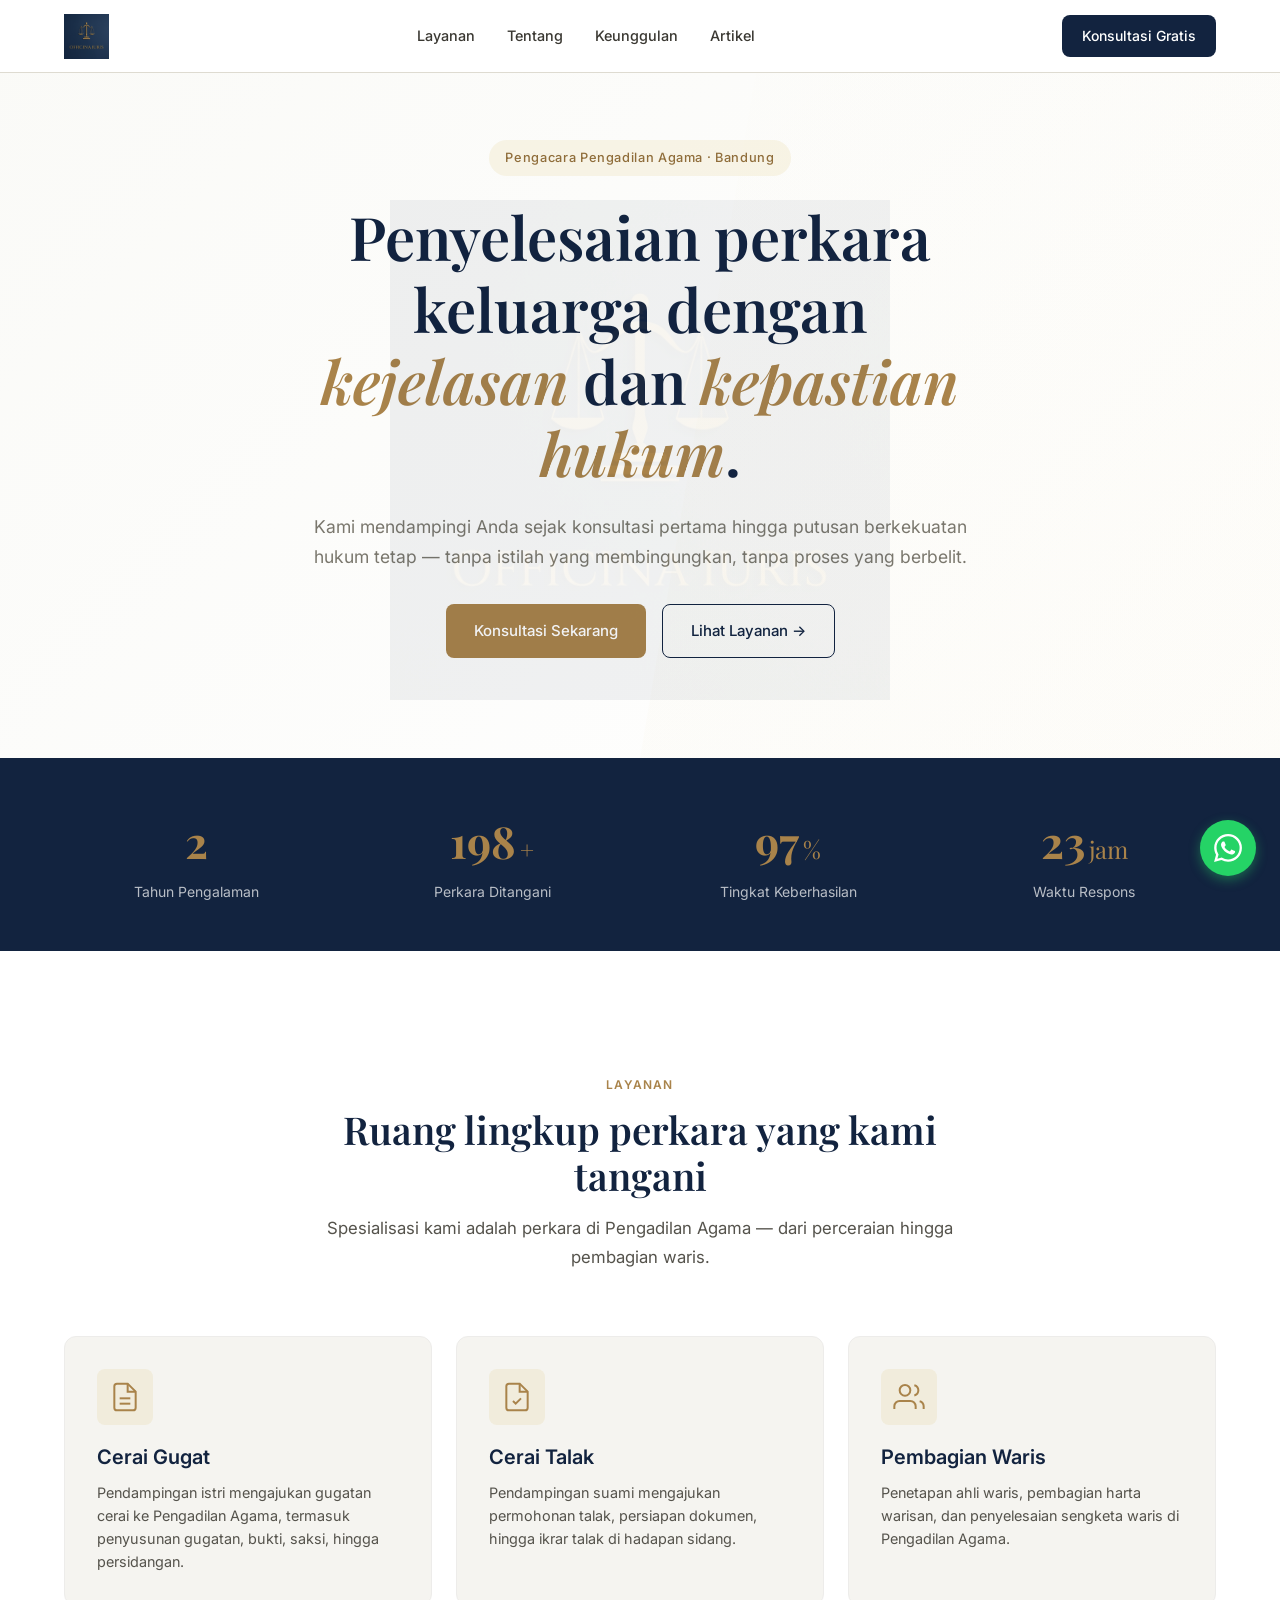
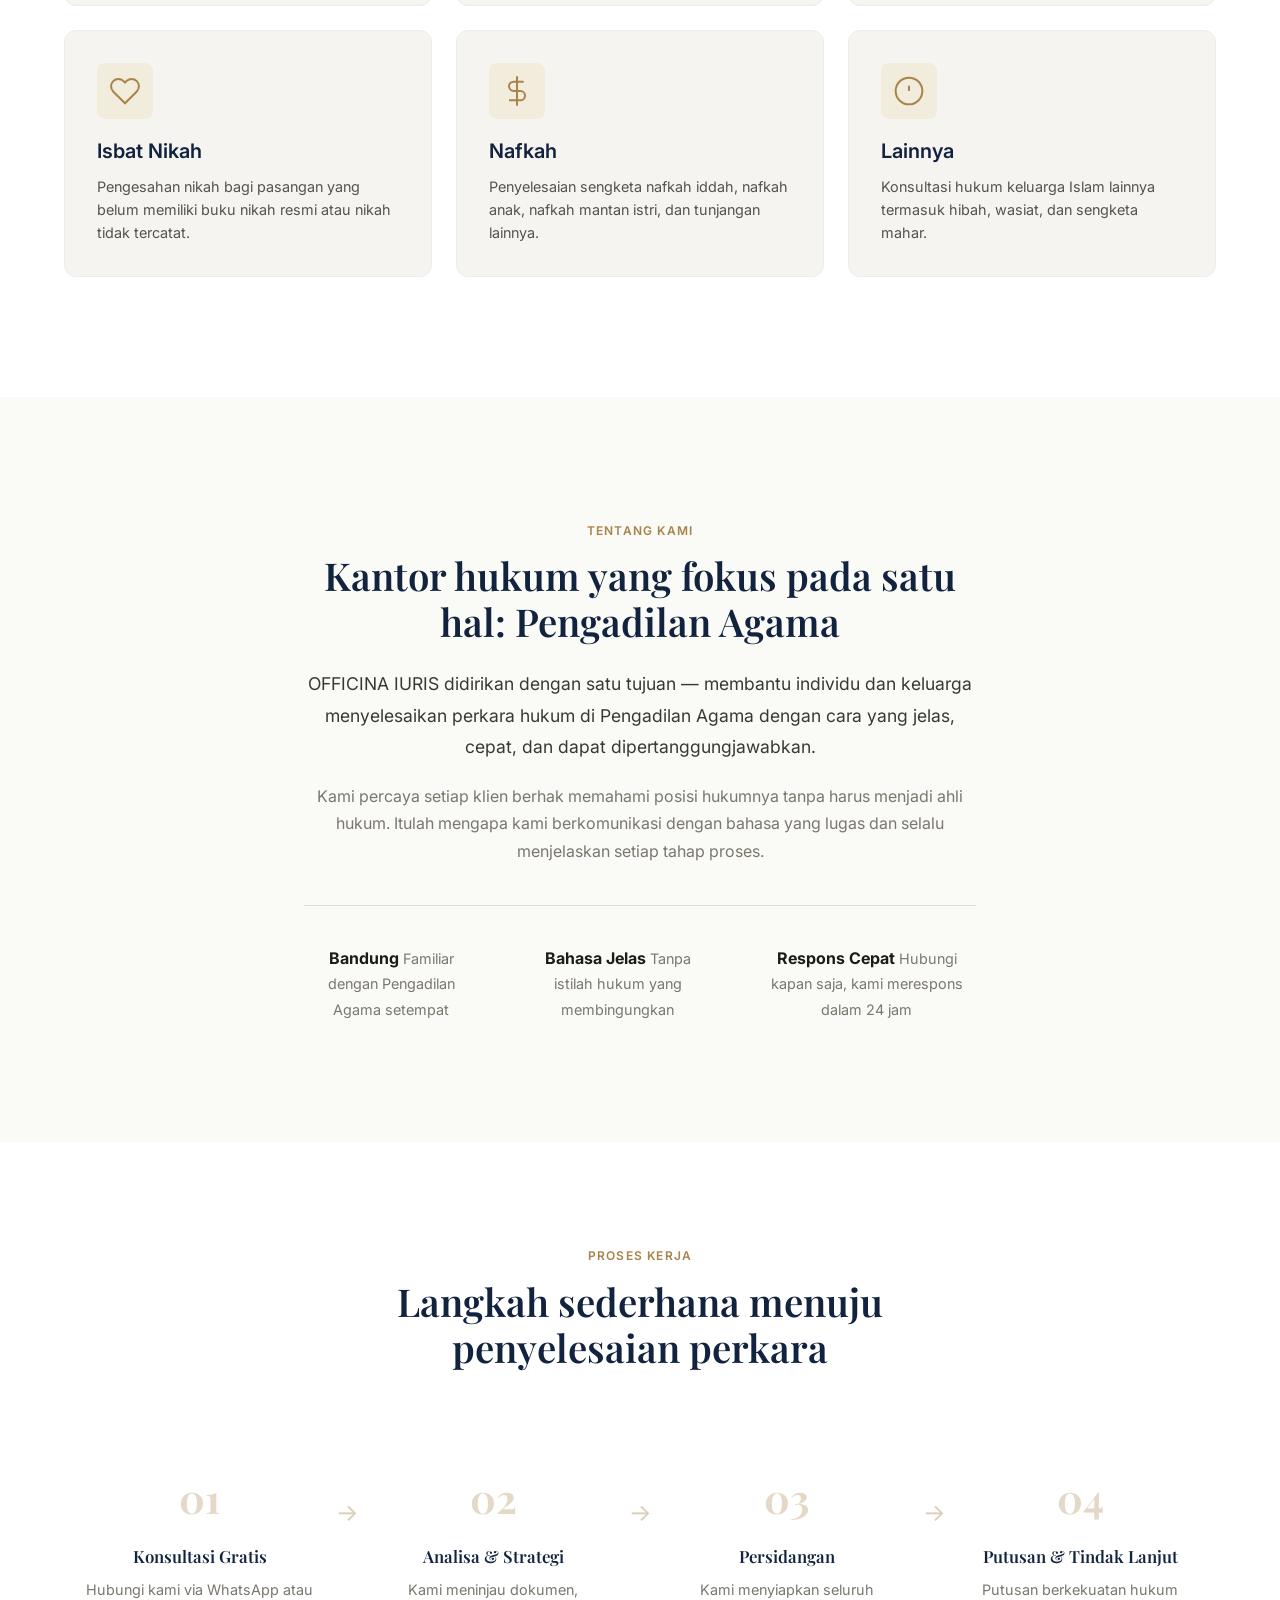
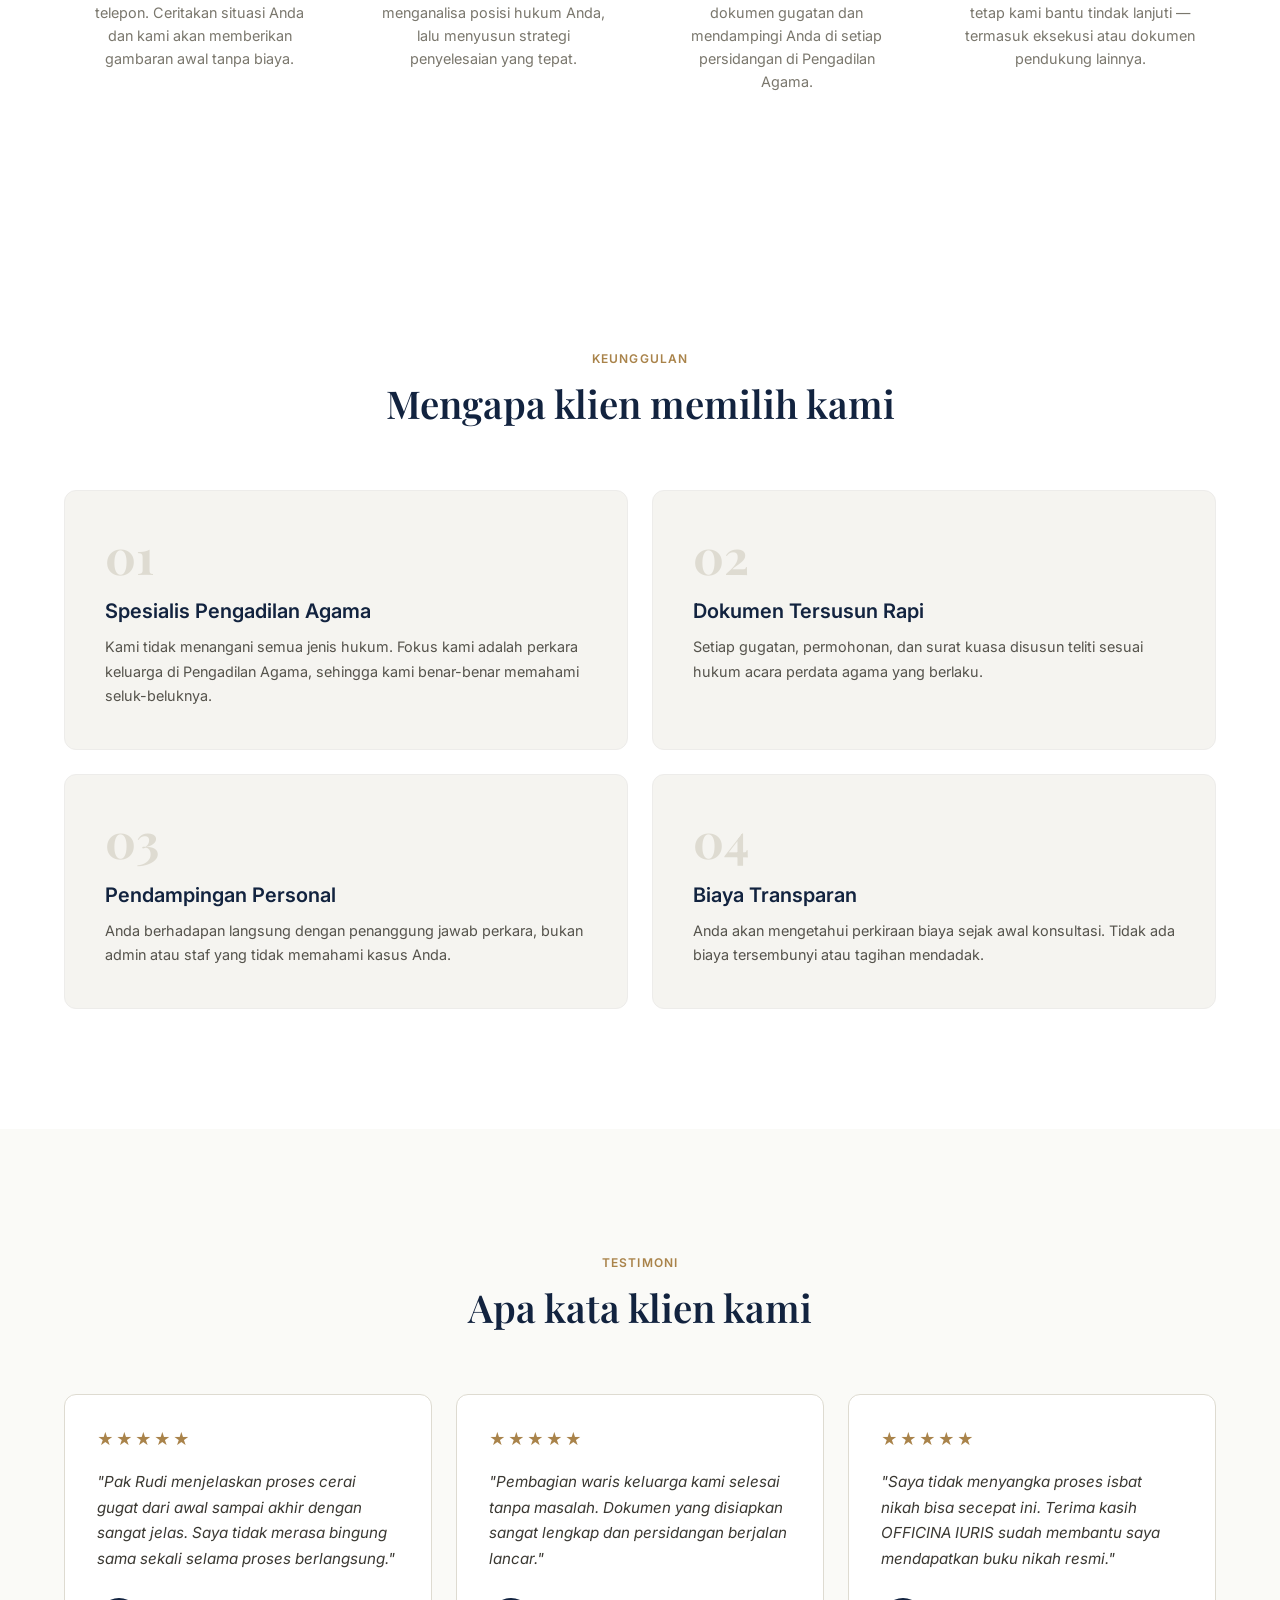
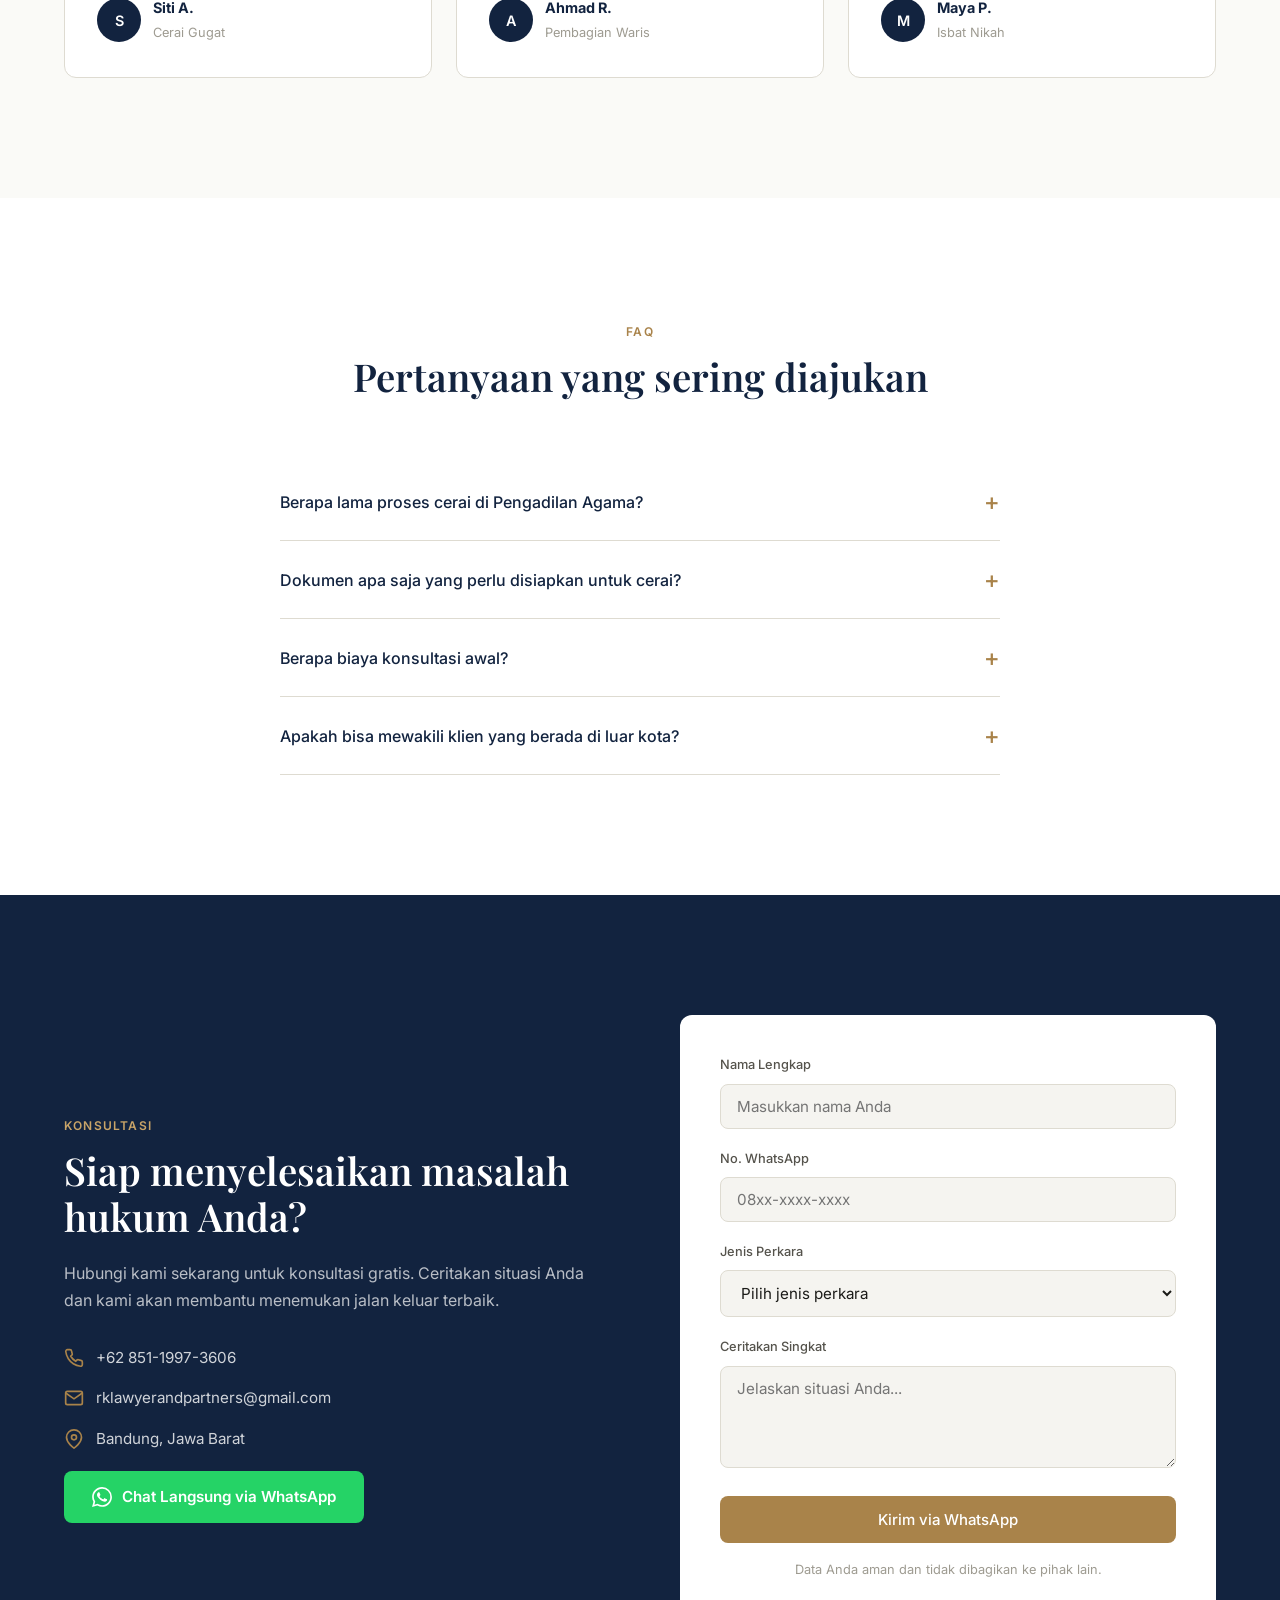
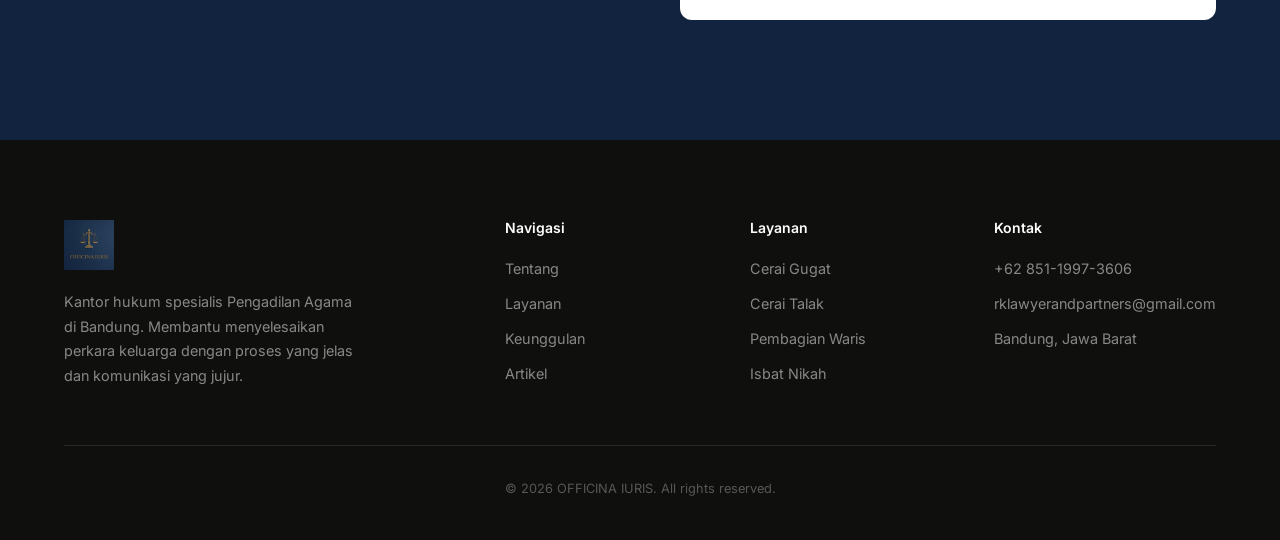
==== index.html @ 870612d7 "Initial commit: OFFICINA IURIS website" ====
<!DOCTYPE html>
<html lang="id">
<head>
<meta charset="UTF-8">
<meta name="viewport" content="width=device-width, initial-scale=1.0">
<title>OFFICINA IURIS — Pengacara Pengadilan Agama Bandung</title>
<meta name="description" content="Kantor hukum spesialis Pengadilan Agama di Bandung. Menangani cerai gugat, cerai talak, waris, isbat nikah, dan nafkah. Konsultasi gratis.">
<meta name="robots" content="index, follow">
<meta name="author" content="OFFICINA IURIS">
<meta name="google-site-verification" content="xKV2wVbsEiU-FIHTuWw6VNLdymQatwwqtccu1oYcPVI">
<link rel="canonical" href="https://officinaiuris.github.io/">

<!-- Open Graph / Facebook -->
<meta property="og:type" content="website">
<meta property="og:url" content="https://officinaiuris.github.io/">
<meta property="og:title" content="OFFICINA IURIS — Pengacara Pengadilan Agama Bandung">
<meta property="og:description" content="Kantor hukum spesialis Pengadilan Agama di Bandung. Menangani cerai gugat, cerai talak, waris, isbat nikah, dan nafkah. Konsultasi gratis.">
<meta property="og:image" content="https://officinaiuris.github.io/Logo/Logo.png">
<meta property="og:locale" content="id_ID">

<!-- Twitter -->
<meta name="twitter:card" content="summary_large_image">
<meta name="twitter:title" content="OFFICINA IURIS — Pengacara Pengadilan Agama Bandung">
<meta name="twitter:description" content="Kantor hukum spesialis Pengadilan Agama di Bandung. Menangani cerai gugat, cerai talak, waris, isbat nikah, dan nafkah.">
<meta name="twitter:image" content="https://officinaiuris.github.io/Logo/Logo.png">

<!-- Fonts -->
<link rel="preconnect" href="https://fonts.googleapis.com">
<link rel="preconnect" href="https://fonts.gstatic.com" crossorigin>
<link href="https://fonts.googleapis.com/css2?family=Playfair+Display:ital,wght@0,400;0,600;0,700;1,400&family=Inter:wght@300;400;500;600&display=swap" rel="stylesheet">

<!-- CSS -->
<link rel="stylesheet" href="style.css">

<!-- Structured Data -->
<script type="application/ld+json">
{
  "@context": "https://schema.org",
  "@type": "LegalService",
  "name": "OFFICINA IURIS",
  "description": "Kantor hukum spesialis Pengadilan Agama di Bandung. Menangani cerai gugat, cerai talak, waris, isbat nikah, dan nafkah.",
  "url": "https://officinaiuris.github.io",
  "logo": "https://officinaiuris.github.io/Logo/Logo.png",
  "telephone": "+6285119973606",
  "email": "rklawyerandpartners@gmail.com",
  "address": {
    "@type": "PostalAddress",
    "addressLocality": "Bandung",
    "addressRegion": "Jawa Barat",
    "addressCountry": "ID"
  },
  "geo": {
    "@type": "GeoCoordinates",
    "latitude": -6.9175,
    "longitude": 107.6191
  },
  "areaServed": {
    "@type": "City",
    "name": "Bandung"
  },
  "serviceType": ["Cerai Gugat", "Cerai Talak", "Pembagian Waris", "Isbat Nikah", "Nafkah"],
  "priceRange": "$$",
  "openingHoursSpecification": [
    {
      "@type": "OpeningHoursSpecification",
      "dayOfWeek": ["Monday", "Tuesday", "Wednesday", "Thursday", "Friday"],
      "opens": "09:00",
      "closes": "17:00"
    }
  ]
}
</script>
</head>
<body>

<div class="site-watermark">
  <img src="Logo/Logo.png" alt="" class="watermark-logo">
</div>

<!-- NAVIGATION -->
<nav class="navbar">
  <div class="container nav-container">
    <a href="index.html" class="nav-logo">
      <img src="Logo/Logo.png" alt="OFFICINA IURIS" class="logo-img">
    </a>
    <ul class="nav-menu" id="navMenu">
      <li><a href="#layanan">Layanan</a></li>
      <li><a href="#tentang">Tentang</a></li>
      <li><a href="#alasan">Keunggulan</a></li>
      <li><a href="blog.html">Artikel</a></li>
    </ul>
    <a href="#konsultasi" class="nav-cta">Konsultasi Gratis</a>
    <button class="nav-toggle" id="navToggle" aria-label="Menu">
      <span></span><span></span><span></span>
    </button>
  </div>
</nav>

<!-- HERO -->
<header class="hero" id="hero">
  <div class="hero-bg"></div>
  <div class="container hero-content">
    <div class="hero-text">
      <span class="hero-badge">Pengacara Pengadilan Agama · Bandung</span>
      <h1>Penyelesaian perkara keluarga dengan <em>kejelasan</em> dan <em>kepastian hukum</em>.</h1>
      <p class="hero-desc">Kami mendampingi Anda sejak konsultasi pertama hingga putusan berkekuatan hukum tetap — tanpa istilah yang membingungkan, tanpa proses yang berbelit.</p>
      <div class="hero-actions">
        <a href="#konsultasi" class="btn btn-gold">Konsultasi Sekarang</a>
        <a href="#layanan" class="btn btn-outline">Lihat Layanan →</a>
      </div>
    </div>
  </div>
</header>

<!-- STATS BAR -->
<section class="stats">
  <div class="container stats-grid">
    <div class="stat-item">
      <span class="stat-number" data-target="3">0</span>
      <span class="stat-label">Tahun Pengalaman</span>
    </div>
    <div class="stat-item">
      <span class="stat-number" data-target="200">0</span>
      <span class="stat-suffix">+</span>
      <span class="stat-label">Perkara Ditangani</span>
    </div>
    <div class="stat-item">
      <span class="stat-number" data-target="98">0</span>
      <span class="stat-suffix">%</span>
      <span class="stat-label">Tingkat Keberhasilan</span>
    </div>
    <div class="stat-item">
      <span class="stat-number" data-target="24">0</span>
      <span class="stat-suffix">jam</span>
      <span class="stat-label">Waktu Respons</span>
    </div>
  </div>
</section>

<!-- SERVICES -->
<section class="services" id="layanan">
  <div class="container">
    <div class="section-header">
      <span class="section-tag">Layanan</span>
      <h2>Ruang lingkup perkara yang kami tangani</h2>
      <p>Spesialisasi kami adalah perkara di Pengadilan Agama — dari perceraian hingga pembagian waris.</p>
    </div>
    <div class="services-grid">
      <div class="service-card">
        <div class="service-icon">
          <svg width="32" height="32" viewBox="0 0 24 24" fill="none" stroke="currentColor" stroke-width="1.5"><path d="M14 2H6a2 2 0 0 0-2 2v16a2 2 0 0 0 2 2h12a2 2 0 0 0 2-2V8z"/><polyline points="14 2 14 8 20 8"/><line x1="16" y1="13" x2="8" y2="13"/><line x1="16" y1="17" x2="8" y2="17"/></svg>
        </div>
        <h3>Cerai Gugat</h3>
        <p>Pendampingan istri mengajukan gugatan cerai ke Pengadilan Agama, termasuk penyusunan gugatan, bukti, saksi, hingga persidangan.</p>
      </div>
      <div class="service-card">
        <div class="service-icon">
          <svg width="32" height="32" viewBox="0 0 24 24" fill="none" stroke="currentColor" stroke-width="1.5"><path d="M14 2H6a2 2 0 0 0-2 2v16a2 2 0 0 0 2 2h12a2 2 0 0 0 2-2V8z"/><polyline points="14 2 14 8 20 8"/><path d="M9 15l2 2 4-4"/></svg>
        </div>
        <h3>Cerai Talak</h3>
        <p>Pendampingan suami mengajukan permohonan talak, persiapan dokumen, hingga ikrar talak di hadapan sidang.</p>
      </div>
      <div class="service-card">
        <div class="service-icon">
          <svg width="32" height="32" viewBox="0 0 24 24" fill="none" stroke="currentColor" stroke-width="1.5"><path d="M17 21v-2a4 4 0 0 0-4-4H5a4 4 0 0 0-4 4v2"/><circle cx="9" cy="7" r="4"/><path d="M23 21v-2a4 4 0 0 0-3-3.87"/><path d="M16 3.13a4 4 0 0 1 0 7.75"/></svg>
        </div>
        <h3>Pembagian Waris</h3>
        <p>Penetapan ahli waris, pembagian harta warisan, dan penyelesaian sengketa waris di Pengadilan Agama.</p>
      </div>
      <div class="service-card">
        <div class="service-icon">
          <svg width="32" height="32" viewBox="0 0 24 24" fill="none" stroke="currentColor" stroke-width="1.5"><path d="M20.84 4.61a5.5 5.5 0 0 0-7.78 0L12 5.67l-1.06-1.06a5.5 5.5 0 0 0-7.78 7.78l1.06 1.06L12 21.23l7.78-7.78 1.06-1.06a5.5 5.5 0 0 0 0-7.78z"/></svg>
        </div>
        <h3>Isbat Nikah</h3>
        <p>Pengesahan nikah bagi pasangan yang belum memiliki buku nikah resmi atau nikah tidak tercatat.</p>
      </div>
      <div class="service-card">
        <div class="service-icon">
          <svg width="32" height="32" viewBox="0 0 24 24" fill="none" stroke="currentColor" stroke-width="1.5"><line x1="12" y1="1" x2="12" y2="23"/><path d="M17 5H9.5a3.5 3.5 0 0 0 0 7h5a3.5 3.5 0 0 1 0 7H6"/></svg>
        </div>
        <h3>Nafkah</h3>
        <p>Penyelesaian sengketa nafkah iddah, nafkah anak, nafkah mantan istri, dan tunjangan lainnya.</p>
      </div>
      <div class="service-card">
        <div class="service-icon">
          <svg width="32" height="32" viewBox="0 0 24 24" fill="none" stroke="currentColor" stroke-width="1.5"><circle cx="12" cy="12" r="10"/><line x1="12" y1="8" x2="12" y2="12"/><line x1="12" y1="16" x2="12.01" y2="16"/></svg>
        </div>
        <h3>Lainnya</h3>
        <p>Konsultasi hukum keluarga Islam lainnya termasuk hibah, wasiat, dan sengketa mahar.</p>
      </div>
    </div>
  </div>
</section>

<!-- ABOUT -->
<section class="about" id="tentang">
  <div class="container about-center">
    <span class="section-tag">Tentang Kami</span>
    <h2>Kantor hukum yang fokus pada satu hal: Pengadilan Agama</h2>
    <p class="about-lead">OFFICINA IURIS didirikan dengan satu tujuan — membantu individu dan keluarga menyelesaikan perkara hukum di Pengadilan Agama dengan cara yang jelas, cepat, dan dapat dipertanggungjawabkan.</p>
    <p class="about-desc">Kami percaya setiap klien berhak memahami posisi hukumnya tanpa harus menjadi ahli hukum. Itulah mengapa kami berkomunikasi dengan bahasa yang lugas dan selalu menjelaskan setiap tahap proses.</p>
    <div class="about-highlights">
      <div class="highlight">
        <strong>Bandung</strong>
        <span>Familiar dengan Pengadilan Agama setempat</span>
      </div>
      <div class="highlight">
        <strong>Bahasa Jelas</strong>
        <span>Tanpa istilah hukum yang membingungkan</span>
      </div>
      <div class="highlight">
        <strong>Respons Cepat</strong>
        <span>Hubungi kapan saja, kami merespons dalam 24 jam</span>
      </div>
    </div>
  </div>
</section>

<!-- PROCESS -->
<section class="process">
  <div class="container">
    <div class="section-header">
      <span class="section-tag">Proses Kerja</span>
      <h2>Langkah sederhana menuju penyelesaian perkara</h2>
    </div>
    <div class="process-grid">
      <div class="process-step">
        <div class="process-num">01</div>
        <h3>Konsultasi Gratis</h3>
        <p>Hubungi kami via WhatsApp atau telepon. Ceritakan situasi Anda dan kami akan memberikan gambaran awal tanpa biaya.</p>
      </div>
      <div class="process-arrow">→</div>
      <div class="process-step">
        <div class="process-num">02</div>
        <h3>Analisa & Strategi</h3>
        <p>Kami meninjau dokumen, menganalisa posisi hukum Anda, lalu menyusun strategi penyelesaian yang tepat.</p>
      </div>
      <div class="process-arrow">→</div>
      <div class="process-step">
        <div class="process-num">03</div>
        <h3>Persidangan</h3>
        <p>Kami menyiapkan seluruh dokumen gugatan dan mendampingi Anda di setiap persidangan di Pengadilan Agama.</p>
      </div>
      <div class="process-arrow">→</div>
      <div class="process-step">
        <div class="process-num">04</div>
        <h3>Putusan & Tindak Lanjut</h3>
        <p>Putusan berkekuatan hukum tetap kami bantu tindak lanjuti — termasuk eksekusi atau dokumen pendukung lainnya.</p>
      </div>
    </div>
  </div>
</section>

<!-- WHY CHOOSE US -->
<section class="why" id="alasan">
  <div class="container">
    <div class="section-header">
      <span class="section-tag">Keunggulan</span>
      <h2>Mengapa klien memilih kami</h2>
    </div>
    <div class="why-grid">
      <div class="why-card">
        <div class="why-num">01</div>
        <h3>Spesialis Pengadilan Agama</h3>
        <p>Kami tidak menangani semua jenis hukum. Fokus kami adalah perkara keluarga di Pengadilan Agama, sehingga kami benar-benar memahami seluk-beluknya.</p>
      </div>
      <div class="why-card">
        <div class="why-num">02</div>
        <h3>Dokumen Tersusun Rapi</h3>
        <p>Setiap gugatan, permohonan, dan surat kuasa disusun teliti sesuai hukum acara perdata agama yang berlaku.</p>
      </div>
      <div class="why-card">
        <div class="why-num">03</div>
        <h3>Pendampingan Personal</h3>
        <p>Anda berhadapan langsung dengan penanggung jawab perkara, bukan admin atau staf yang tidak memahami kasus Anda.</p>
      </div>
      <div class="why-card">
        <div class="why-num">04</div>
        <h3>Biaya Transparan</h3>
        <p>Anda akan mengetahui perkiraan biaya sejak awal konsultasi. Tidak ada biaya tersembunyi atau tagihan mendadak.</p>
      </div>
    </div>
  </div>
</section>

<!-- TESTIMONIALS -->
<section class="testimonials">
  <div class="container">
    <div class="section-header">
      <span class="section-tag">Testimoni</span>
      <h2>Apa kata klien kami</h2>
    </div>
    <div class="testimonial-grid">
      <div class="testimonial-card">
        <div class="testimonial-stars">★★★★★</div>
        <p>"Pak Rudi menjelaskan proses cerai gugat dari awal sampai akhir dengan sangat jelas. Saya tidak merasa bingung sama sekali selama proses berlangsung."</p>
        <div class="testimonial-author">
          <div class="author-avatar">S</div>
          <div>
            <strong>Siti A.</strong>
            <span>Cerai Gugat</span>
          </div>
        </div>
      </div>
      <div class="testimonial-card">
        <div class="testimonial-stars">★★★★★</div>
        <p>"Pembagian waris keluarga kami selesai tanpa masalah. Dokumen yang disiapkan sangat lengkap dan persidangan berjalan lancar."</p>
        <div class="testimonial-author">
          <div class="author-avatar">A</div>
          <div>
            <strong>Ahmad R.</strong>
            <span>Pembagian Waris</span>
          </div>
        </div>
      </div>
      <div class="testimonial-card">
        <div class="testimonial-stars">★★★★★</div>
        <p>"Saya tidak menyangka proses isbat nikah bisa secepat ini. Terima kasih OFFICINA IURIS sudah membantu saya mendapatkan buku nikah resmi."</p>
        <div class="testimonial-author">
          <div class="author-avatar">M</div>
          <div>
            <strong>Maya P.</strong>
            <span>Isbat Nikah</span>
          </div>
        </div>
      </div>
    </div>
  </div>
</section>

<!-- FAQ -->
<section class="faq">
  <div class="container">
    <div class="section-header">
      <span class="section-tag">FAQ</span>
      <h2>Pertanyaan yang sering diajukan</h2>
    </div>
    <div class="faq-list">
      <div class="faq-item">
        <button class="faq-question">
          Berapa lama proses cerai di Pengadilan Agama?
          <span class="faq-toggle">+</span>
        </button>
        <div class="faq-answer">
          <p>Durasi proses bervariasi tergantung kompleksitas kasus. Secara umum, proses cerai gugat memakan waktu 3-6 bulan, sedangkan cerai talak bisa lebih cepat karena tidak ada proses pembuktian.</p>
        </div>
      </div>
      <div class="faq-item">
        <button class="faq-question">
          Dokumen apa saja yang perlu disiapkan untuk cerai?
          <span class="faq-toggle">+</span>
        </button>
        <div class="faq-answer">
          <p>Dokumen yang umumnya diperlukan meliputi: KTP, Kartu Keluarga, Buku Nikah, Akta Kelahiran Anak (jika ada), dan bukti pendukung lainnya. Kami akan membantu menyiapkan semua dokumen yang dibutuhkan.</p>
        </div>
      </div>
      <div class="faq-item">
        <button class="faq-question">
          Berapa biaya konsultasi awal?
          <span class="faq-toggle">+</span>
        </button>
        <div class="faq-answer">
          <p>Konsultasi awal melalui WhatsApp atau telepon tidak dikenakan biaya. Untuk konsultasi mendalam di kantor, silakan hubungi kami untuk menjadwalkan janji.</p>
        </div>
      </div>
      <div class="faq-item">
        <button class="faq-question">
          Apakah bisa mewakili klien yang berada di luar kota?
          <span class="faq-toggle">+</span>
        </button>
        <div class="faq-answer">
          <p>Ya, kami sering menangani klien yang berada di luar Bandung atau bahkan luar Jawa. Komunikasi bisa dilakukan melalui video call, dan untuk persidangan kami bisa mewakili dengan surat kuasa khusus.</p>
        </div>
      </div>
    </div>
  </div>
</section>

<!-- CTA -->
<section class="cta" id="konsultasi">
  <div class="container cta-grid">
    <div class="cta-info">
      <span class="section-tag section-tag--light">Konsultasi</span>
      <h2>Siap menyelesaikan masalah hukum Anda?</h2>
      <p>Hubungi kami sekarang untuk konsultasi gratis. Ceritakan situasi Anda dan kami akan membantu menemukan jalan keluar terbaik.</p>
      <div class="cta-contact">
        <div class="contact-item">
          <svg width="20" height="20" viewBox="0 0 24 24" fill="none" stroke="currentColor" stroke-width="2"><path d="M22 16.92v3a2 2 0 0 1-2.18 2 19.79 19.79 0 0 1-8.63-3.07 19.5 19.5 0 0 1-6-6 19.79 19.79 0 0 1-3.07-8.67A2 2 0 0 1 4.11 2h3a2 2 0 0 1 2 1.72 12.84 12.84 0 0 0 .7 2.81 2 2 0 0 1-.45 2.11L8.09 9.91a16 16 0 0 0 6 6l1.27-1.27a2 2 0 0 1 2.11-.45 12.84 12.84 0 0 0 2.81.7A2 2 0 0 1 22 16.92z"/></svg>
          <span>+62 851-1997-3606</span>
        </div>
        <div class="contact-item">
          <svg width="20" height="20" viewBox="0 0 24 24" fill="none" stroke="currentColor" stroke-width="2"><path d="M4 4h16c1.1 0 2 .9 2 2v12c0 1.1-.9 2-2 2H4c-1.1 0-2-.9-2-2V6c0-1.1.9-2 2-2z"/><polyline points="22,6 12,13 2,6"/></svg>
          <span>rklawyerandpartners@gmail.com</span>
        </div>
        <div class="contact-item">
          <svg width="20" height="20" viewBox="0 0 24 24" fill="none" stroke="currentColor" stroke-width="2"><path d="M21 10c0 7-9 13-9 13s-9-6-9-13a9 9 0 0 1 18 0z"/><circle cx="12" cy="10" r="3"/></svg>
          <span>Bandung, Jawa Barat</span>
        </div>
      </div>
      <a href="https://wa.me/6285119973606?text=Halo%2C%20saya%20ingin%20konsultasi%20perkara%20Pengadilan%20Agama." class="btn btn-wa" target="_blank">
        <svg width="20" height="20" viewBox="0 0 24 24" fill="white"><path d="M17.472 14.382c-.297-.149-1.758-.867-2.03-.967-.273-.099-.471-.148-.67.15-.197.297-.767.966-.94 1.164-.173.199-.347.223-.644.075-.297-.15-1.255-.463-2.39-1.475-.883-.788-1.48-1.761-1.653-2.059-.173-.297-.018-.458.13-.606.134-.133.298-.347.446-.52.149-.174.198-.298.298-.497.099-.198.05-.371-.025-.52-.075-.149-.669-1.612-.916-2.207-.242-.579-.487-.5-.669-.51-.173-.008-.371-.01-.57-.01-.198 0-.52.074-.792.372-.272.297-1.04 1.016-1.04 2.479 0 1.462 1.065 2.875 1.213 3.074.149.198 2.096 3.2 5.077 4.487.709.306 1.262.489 1.694.625.712.227 1.36.195 1.871.118.571-.085 1.758-.719 2.006-1.413.248-.694.248-1.289.173-1.413-.074-.124-.272-.198-.57-.347m-5.421 7.403h-.004a9.87 9.87 0 01-5.031-1.378l-.361-.214-3.741.982.998-3.648-.235-.374a9.86 9.86 0 01-1.51-5.26c.001-5.45 4.436-9.884 9.888-9.884 2.64 0 5.122 1.03 6.988 2.898a9.825 9.825 0 012.893 6.994c-.003 5.45-4.437 9.884-9.885 9.884m8.413-18.297A11.815 11.815 0 0012.05 0C5.495 0 .16 5.335.157 11.892c0 2.096.547 4.142 1.588 5.945L.057 24l6.305-1.654a11.882 11.882 0 005.683 1.448h.005c6.554 0 11.89-5.335 11.893-11.893a11.821 11.821 0 00-3.48-8.413z"/></svg>
        Chat Langsung via WhatsApp
      </a>
    </div>
    <div class="cta-form-wrapper">
      <form class="cta-form" id="consultForm">
        <div class="form-group">
          <label for="name">Nama Lengkap</label>
          <input type="text" id="name" name="name" placeholder="Masukkan nama Anda" required>
        </div>
        <div class="form-group">
          <label for="phone">No. WhatsApp</label>
          <input type="tel" id="phone" name="phone" placeholder="08xx-xxxx-xxxx" required>
        </div>
        <div class="form-group">
          <label for="case">Jenis Perkara</label>
          <select id="case" name="case" required>
            <option value="" disabled selected>Pilih jenis perkara</option>
            <option value="Cerai Gugat">Cerai Gugat</option>
            <option value="Cerai Talak">Cerai Talak</option>
            <option value="Pembagian Waris">Pembagian Waris</option>
            <option value="Isbat Nikah">Isbat Nikah</option>
            <option value="Nafkah">Nafkah</option>
            <option value="Lainnya">Lainnya</option>
          </select>
        </div>
        <div class="form-group">
          <label for="message">Ceritakan Singkat</label>
          <textarea id="message" name="message" rows="4" placeholder="Jelaskan situasi Anda..."></textarea>
        </div>
        <button type="submit" class="btn btn-gold btn-full">Kirim via WhatsApp</button>
        <p class="form-disclaimer">Data Anda aman dan tidak dibagikan ke pihak lain.</p>
      </form>
    </div>
  </div>
</section>

<!-- FOOTER -->
<footer class="footer">
  <div class="container">
    <div class="footer-grid">
      <div class="footer-brand">
        <img src="Logo/Logo.png" alt="OFFICINA IURIS" class="footer-logo-img">
        <p>Kantor hukum spesialis Pengadilan Agama di Bandung. Membantu menyelesaikan perkara keluarga dengan proses yang jelas dan komunikasi yang jujur.</p>
      </div>
      <div class="footer-links">
        <h4>Navigasi</h4>
        <ul>
          <li><a href="#tentang">Tentang</a></li>
          <li><a href="#layanan">Layanan</a></li>
          <li><a href="#alasan">Keunggulan</a></li>
          <li><a href="blog.html">Artikel</a></li>
        </ul>
      </div>
      <div class="footer-links">
        <h4>Layanan</h4>
        <ul>
          <li><a href="#layanan">Cerai Gugat</a></li>
          <li><a href="#layanan">Cerai Talak</a></li>
          <li><a href="#layanan">Pembagian Waris</a></li>
          <li><a href="#layanan">Isbat Nikah</a></li>
        </ul>
      </div>
      <div class="footer-links">
        <h4>Kontak</h4>
        <ul>
          <li>+62 851-1997-3606</li>
          <li>rklawyerandpartners@gmail.com</li>
          <li>Bandung, Jawa Barat</li>
        </ul>
      </div>
    </div>
    <div class="footer-bottom">
      <p>&copy; 2026 OFFICINA IURIS. All rights reserved.</p>
    </div>
  </div>
</footer>

<!-- FLOATING WA -->
<a href="https://wa.me/6285119973606" class="wa-float" target="_blank" aria-label="Chat WhatsApp">
  <svg width="28" height="28" viewBox="0 0 24 24" fill="white"><path d="M17.472 14.382c-.297-.149-1.758-.867-2.03-.967-.273-.099-.471-.148-.67.15-.197.297-.767.966-.94 1.164-.173.199-.347.223-.644.075-.297-.15-1.255-.463-2.39-1.475-.883-.788-1.48-1.761-1.653-2.059-.173-.297-.018-.458.13-.606.134-.133.298-.347.446-.52.149-.174.198-.298.298-.497.099-.198.05-.371-.025-.52-.075-.149-.669-1.612-.916-2.207-.242-.579-.487-.5-.669-.51-.173-.008-.371-.01-.57-.01-.198 0-.52.074-.792.372-.272.297-1.04 1.016-1.04 2.479 0 1.462 1.065 2.875 1.213 3.074.149.198 2.096 3.2 5.077 4.487.709.306 1.262.489 1.694.625.712.227 1.36.195 1.871.118.571-.085 1.758-.719 2.006-1.413.248-.694.248-1.289.173-1.413-.074-.124-.272-.198-.57-.347m-5.421 7.403h-.004a9.87 9.87 0 01-5.031-1.378l-.361-.214-3.741.982.998-3.648-.235-.374a9.86 9.86 0 01-1.51-5.26c.001-5.45 4.436-9.884 9.888-9.884 2.64 0 5.122 1.03 6.988 2.898a9.825 9.825 0 012.893 6.994c-.003 5.45-4.437 9.884-9.885 9.884m8.413-18.297A11.815 11.815 0 0012.05 0C5.495 0 .16 5.335.157 11.892c0 2.096.547 4.142 1.588 5.945L.057 24l6.305-1.654a11.882 11.882 0 005.683 1.448h.005c6.554 0 11.89-5.335 11.893-11.893a11.821 11.821 0 00-3.48-8.413z"/></svg>
</a>

<script src="script.js"></script>
</body>
</html>
---- style.css ----
/* ==========================================================================
   OFFICINA IURIS — Complete Redesign
   Modern, Premium Law Firm Website
   ========================================================================== */

/* ---------- Reset & Variables ---------- */
:root {
  --navy: #12233F;
  --navy-light: #1a3358;
  --gold: #A9834A;
  --gold-dark: #8f6d3a;
  --gold-light: #c9a468;
  --white: #ffffff;
  --off-white: #FAFAF7;
  --gray-50: #F5F4F0;
  --gray-100: #EDECEA;
  --gray-200: #DEDBD1;
  --gray-300: #C5C2B8;
  --gray-400: #9E9B91;
  --gray-500: #7A776D;
  --gray-600: #55534C;
  --gray-700: #3A3832;
  --gray-800: #1B1B18;
  --gray-900: #0F0F0D;

  --font-display: 'Playfair Display', Georgia, serif;
  --font-body: 'Inter', -apple-system, BlinkMacSystemFont, sans-serif;

  --shadow-sm: 0 1px 2px rgba(0,0,0,0.05);
  --shadow: 0 4px 6px -1px rgba(0,0,0,0.1), 0 2px 4px -1px rgba(0,0,0,0.06);
  --shadow-lg: 0 10px 15px -3px rgba(0,0,0,0.1), 0 4px 6px -2px rgba(0,0,0,0.05);
  --shadow-xl: 0 20px 25px -5px rgba(0,0,0,0.1), 0 10px 10px -5px rgba(0,0,0,0.04);

  --radius: 8px;
  --radius-lg: 12px;
  --transition: all 0.3s ease;
}

*, *::before, *::after { box-sizing: border-box; margin: 0; padding: 0; }

html { scroll-behavior: smooth; scroll-padding-top: 80px; }

body {
  font-family: var(--font-body);
  color: var(--gray-800);
  background: var(--white);
  line-height: 1.6;
  -webkit-font-smoothing: antialiased;
}

img { max-width: 100%; height: auto; display: block; }
a { color: inherit; text-decoration: none; }
ul { list-style: none; }

.container {
  max-width: 1200px;
  margin: 0 auto;
  padding: 0 24px;
}

section, footer {
  position: relative;
  z-index: 1;
}

/* ---------- Typography ---------- */
h1, h2, h3, h4 {
  font-family: var(--font-display);
  color: var(--navy);
  line-height: 1.2;
  font-weight: 600;
}

h1 { font-size: clamp(2.5rem, 5vw, 3.75rem); }
h2 { font-size: clamp(1.75rem, 3vw, 2.5rem); }
h3 { font-size: 1.25rem; }

p { color: var(--gray-600); line-height: 1.7; }

em {
  font-style: italic;
  color: var(--gold);
}

/* ---------- Buttons ---------- */
.btn {
  display: inline-flex;
  align-items: center;
  justify-content: center;
  gap: 8px;
  padding: 14px 28px;
  font-family: var(--font-body);
  font-size: 15px;
  font-weight: 500;
  border-radius: var(--radius);
  border: none;
  cursor: pointer;
  transition: var(--transition);
  text-decoration: none;
}

.btn-gold {
  background: var(--gold);
  color: var(--white);
}
.btn-gold:hover {
  background: var(--gold-dark);
  transform: translateY(-2px);
  box-shadow: var(--shadow-lg);
}

.btn-outline {
  background: transparent;
  color: var(--navy);
  border: 1.5px solid var(--navy);
}
.btn-outline:hover {
  background: var(--navy);
  color: var(--white);
}

.btn-full { width: 100%; }

.btn-wa {
  display: inline-flex;
  align-items: center;
  gap: 10px;
  padding: 14px 28px;
  background: #25D366;
  color: var(--white);
  border-radius: var(--radius);
  font-weight: 600;
  font-size: 0.95rem;
  margin-top: 20px;
  transition: var(--transition);
}
.btn-wa:hover {
  background: #1da851;
  transform: translateY(-2px);
  box-shadow: 0 4px 15px rgba(37,211,102,0.4);
}

/* ---------- Section Tags ---------- */
.section-tag {
  display: inline-block;
  font-size: 0.75rem;
  font-weight: 600;
  letter-spacing: 0.1em;
  text-transform: uppercase;
  color: var(--gold);
  margin-bottom: 12px;
}
.section-tag--light { color: var(--gold-light); }

.section-header {
  text-align: center;
  max-width: 640px;
  margin: 0 auto 64px;
}
.section-header h2 { margin-bottom: 16px; }
.section-header p { font-size: 1.05rem; }

/* ---------- Navigation ---------- */
.navbar {
  position: fixed;
  top: 0;
  left: 0;
  right: 0;
  z-index: 1000;
  background: rgba(255,255,255,0.95);
  backdrop-filter: blur(10px);
  border-bottom: 1px solid var(--gray-200);
  transition: var(--transition);
}

.nav-container {
  display: flex;
  align-items: center;
  justify-content: space-between;
  height: 72px;
}

.nav-logo img {
  height: 45px;
  width: auto;
}

.logo-img {
  height: 45px;
  width: auto;
  object-fit: contain;
}

.footer-logo-img {
  height: 50px;
  width: auto;
  margin-bottom: 20px;
}

.hero-logo-wrap {
  animation: float 8s ease-in-out infinite;
}
.hero-logo-img {
  width: 220px;
  height: auto;
  opacity: 0.85;
}

.nav-menu {
  display: flex;
  gap: 32px;
}

.nav-menu a {
  font-size: 0.9rem;
  font-weight: 500;
  color: var(--gray-700);
  transition: var(--transition);
}
.nav-menu a:hover { color: var(--gold); }

.nav-cta {
  padding: 10px 20px;
  background: var(--navy);
  color: var(--white);
  border-radius: var(--radius);
  font-size: 0.875rem;
  font-weight: 500;
  transition: var(--transition);
}
.nav-cta:hover {
  background: var(--navy-light);
  transform: translateY(-1px);
}

.nav-toggle {
  display: none;
  flex-direction: column;
  gap: 5px;
  background: none;
  border: none;
  cursor: pointer;
  padding: 8px;
}
.nav-toggle span {
  width: 24px;
  height: 2px;
  background: var(--navy);
  transition: var(--transition);
}

/* ---------- Hero ---------- */
.hero {
  position: relative;
  padding: 140px 0 100px;
  overflow: hidden;
  background: linear-gradient(135deg, var(--off-white) 0%, var(--white) 100%);
}

.hero-bg {
  position: absolute;
  top: 0;
  right: 0;
  width: 50%;
  height: 100%;
  background: linear-gradient(135deg, transparent 0%, rgba(201,162,39,0.03) 100%);
  clip-path: polygon(20% 0, 100% 0, 100% 100%, 0% 100%);
}

.hero-content {
  text-align: center;
  max-width: 720px;
  margin: 0 auto;
  position: relative;
  z-index: 2;
}

.site-watermark {
  position: fixed;
  top: 50%;
  left: 50%;
  transform: translate(-50%, -50%);
  z-index: 9999;
  pointer-events: none;
  width: 100vw;
  height: 100vh;
  display: flex;
  align-items: center;
  justify-content: center;
}
.watermark-logo {
  width: 500px;
  height: auto;
  opacity: 0.06;
}

.hero-badge {
  display: inline-block;
  padding: 8px 16px;
  background: rgba(201,162,39,0.1);
  color: var(--gold-dark);
  border-radius: 100px;
  font-size: 0.8rem;
  font-weight: 500;
  letter-spacing: 0.05em;
  margin-bottom: 24px;
}

.hero-text h1 {
  margin-bottom: 24px;
}

.hero-desc {
  font-size: 1.1rem;
  color: var(--gray-500);
  margin-bottom: 32px;
  max-width: 480px;
}

.hero-actions {
  display: flex;
  gap: 16px;
  justify-content: center;
  flex-wrap: wrap;
}

.hero-desc {
  max-width: 100%;
}

@keyframes float {
  0%, 100% { transform: translateY(0); }
  50% { transform: translateY(-20px); }
}

/* ---------- Stats ---------- */
.stats {
  background: var(--navy);
  padding: 48px 0;
}

.stats-grid {
  display: grid;
  grid-template-columns: repeat(4, 1fr);
  gap: 32px;
  text-align: center;
}

.stat-item { color: var(--white); }

.stat-number {
  font-family: var(--font-display);
  font-size: 2.75rem;
  font-weight: 700;
  color: var(--gold);
  display: inline;
}

.stat-suffix {
  font-family: var(--font-display);
  font-size: 1.5rem;
  color: var(--gold);
}

.stat-label {
  display: block;
  font-size: 0.875rem;
  color: rgba(255,255,255,0.7);
  margin-top: 4px;
}

/* ---------- Services ---------- */
.services {
  padding: 120px 0;
  background: var(--white);
}

.services-grid {
  display: grid;
  grid-template-columns: repeat(3, 1fr);
  gap: 24px;
}

.service-card {
  padding: 32px;
  background: var(--gray-50);
  border-radius: var(--radius-lg);
  border: 1px solid var(--gray-100);
  transition: var(--transition);
}
.service-card:hover {
  border-color: var(--gold);
  transform: translateY(-4px);
  box-shadow: var(--shadow-lg);
}

.service-icon {
  width: 56px;
  height: 56px;
  display: flex;
  align-items: center;
  justify-content: center;
  background: rgba(201,162,39,0.1);
  color: var(--gold);
  border-radius: var(--radius);
  margin-bottom: 20px;
}

.service-card h3 {
  margin-bottom: 12px;
  font-family: var(--font-body);
  font-weight: 600;
}

.service-card p {
  font-size: 0.9rem;
  line-height: 1.6;
}

/* ---------- About ---------- */
.about {
  padding: 120px 0;
  background: var(--off-white);
}

.about-center {
  text-align: center;
  max-width: 720px;
  margin: 0 auto;
}

.about-center h2 { margin-bottom: 24px; }

.about-lead {
  font-size: 1.1rem;
  color: var(--gray-700);
  line-height: 1.8;
  margin-bottom: 20px;
}

.about-desc {
  font-size: 1rem;
  color: var(--gray-500);
  line-height: 1.7;
  margin-bottom: 32px;
}

.about-highlights {
  display: flex;
  justify-content: center;
  gap: 48px;
  margin-top: 40px;
  padding-top: 40px;
  border-top: 1px solid var(--gray-200);
}

.highlight {
  text-align: center;
}
}
.highlight strong {
  min-width: 100px;
  color: var(--navy);
  font-size: 0.9rem;
}
.highlight span {
  color: var(--gray-500);
  font-size: 0.9rem;
}

/* ---------- Process ---------- */
.process {
  padding: 100px 0;
  background: var(--white);
}

.process-grid {
  display: flex;
  align-items: flex-start;
  gap: 0;
  margin-top: 48px;
}

.process-step {
  flex: 1;
  text-align: center;
  padding: 32px 20px;
}

.process-num {
  font-family: var(--font-display);
  font-size: 2.5rem;
  font-weight: 700;
  color: var(--gold);
  opacity: 0.3;
  margin-bottom: 16px;
}

.process-step h3 {
  font-size: 1.05rem;
  margin-bottom: 12px;
}

.process-step p {
  font-size: 0.9rem;
  color: var(--gray-500);
  line-height: 1.6;
}

.process-arrow {
  font-size: 1.5rem;
  color: var(--gold);
  opacity: 0.4;
  padding-top: 60px;
  flex-shrink: 0;
}

/* ---------- Why ---------- */
.why {
  padding: 120px 0;
  background: var(--white);
}

.why-grid {
  display: grid;
  grid-template-columns: repeat(2, 1fr);
  gap: 24px;
}

.why-card {
  padding: 40px;
  background: var(--gray-50);
  border-radius: var(--radius-lg);
  border: 1px solid var(--gray-100);
  transition: var(--transition);
}
.why-card:hover {
  border-color: var(--gold);
}

.why-num {
  font-family: var(--font-display);
  font-size: 3rem;
  font-weight: 700;
  color: var(--gray-200);
  line-height: 1;
  margin-bottom: 20px;
}

.why-card h3 {
  font-family: var(--font-body);
  font-weight: 600;
  margin-bottom: 12px;
}

.why-card p {
  font-size: 0.9rem;
  line-height: 1.7;
}

/* ---------- Testimonials ---------- */
.testimonials {
  padding: 120px 0;
  background: var(--off-white);
}

.testimonial-grid {
  display: grid;
  grid-template-columns: repeat(3, 1fr);
  gap: 24px;
}

.testimonial-card {
  padding: 32px;
  background: var(--white);
  border-radius: var(--radius-lg);
  border: 1px solid var(--gray-200);
}

.testimonial-stars {
  color: var(--gold);
  font-size: 1rem;
  letter-spacing: 2px;
  margin-bottom: 16px;
}

.testimonial-card p {
  font-size: 0.95rem;
  line-height: 1.7;
  margin-bottom: 24px;
  font-style: italic;
  color: var(--gray-700);
}

.testimonial-author {
  display: flex;
  align-items: center;
  gap: 12px;
}

.author-avatar {
  width: 44px;
  height: 44px;
  background: var(--navy);
  color: var(--white);
  border-radius: 50%;
  display: flex;
  align-items: center;
  justify-content: center;
  font-weight: 600;
  font-size: 0.9rem;
}

.testimonial-author strong {
  display: block;
  color: var(--navy);
  font-size: 0.9rem;
}
.testimonial-author span {
  font-size: 0.8rem;
  color: var(--gray-400);
}

/* ---------- FAQ ---------- */
.faq {
  padding: 120px 0;
  background: var(--white);
}

.faq-list {
  max-width: 720px;
  margin: 0 auto;
}

.faq-item {
  border-bottom: 1px solid var(--gray-200);
}

.faq-question {
  width: 100%;
  display: flex;
  justify-content: space-between;
  align-items: center;
  padding: 24px 0;
  background: none;
  border: none;
  cursor: pointer;
  font-family: var(--font-body);
  font-size: 1rem;
  font-weight: 500;
  color: var(--navy);
  text-align: left;
}

.faq-toggle {
  font-size: 1.5rem;
  color: var(--gold);
  transition: var(--transition);
}

.faq-item.active .faq-toggle { transform: rotate(45deg); }

.faq-answer {
  max-height: 0;
  overflow: hidden;
  transition: max-height 0.3s ease;
}

.faq-item.active .faq-answer {
  max-height: 200px;
}

.faq-answer p {
  padding-bottom: 24px;
  font-size: 0.95rem;
  line-height: 1.7;
}

/* ---------- CTA ---------- */
.cta {
  padding: 120px 0;
  background: var(--navy);
}

.cta-grid {
  display: grid;
  grid-template-columns: 1fr 1fr;
  gap: 80px;
  align-items: center;
}

.cta-info h2 {
  color: var(--white);
  margin-bottom: 20px;
}

.cta-info p {
  color: rgba(255,255,255,0.7);
  margin-bottom: 32px;
}

.cta-contact {
  display: flex;
  flex-direction: column;
  gap: 16px;
}

.contact-item {
  display: flex;
  align-items: center;
  gap: 12px;
  color: rgba(255,255,255,0.8);
  font-size: 0.95rem;
}
.contact-item svg { color: var(--gold); flex-shrink: 0; }

.cta-form-wrapper {
  background: var(--white);
  padding: 40px;
  border-radius: var(--radius-lg);
}

.cta-form .form-group {
  margin-bottom: 20px;
}

.cta-form label {
  display: block;
  font-size: 0.8rem;
  font-weight: 500;
  color: var(--gray-600);
  margin-bottom: 8px;
}

.cta-form input,
.cta-form select,
.cta-form textarea {
  width: 100%;
  padding: 12px 16px;
  border: 1px solid var(--gray-200);
  border-radius: var(--radius);
  font-family: var(--font-body);
  font-size: 0.95rem;
  color: var(--gray-800);
  transition: var(--transition);
  background: var(--gray-50);
}

.cta-form input:focus,
.cta-form select:focus,
.cta-form textarea:focus {
  outline: none;
  border-color: var(--gold);
  background: var(--white);
}

.cta-form textarea { resize: vertical; min-height: 100px; }

.form-disclaimer {
  text-align: center;
  font-size: 0.8rem;
  color: var(--gray-400);
  margin-top: 16px;
}

/* ---------- Footer ---------- */
.footer {
  background: var(--gray-900);
  padding: 80px 0 40px;
}

.footer-grid {
  display: grid;
  grid-template-columns: 2fr 1fr 1fr 1fr;
  gap: 48px;
  padding-bottom: 48px;
  border-bottom: 1px solid rgba(255,255,255,0.1);
}

.footer-logo {
  height: 50px;
  width: auto;
  margin-bottom: 20px;
  filter: brightness(0) invert(1);
}

.footer-brand p {
  color: rgba(255,255,255,0.5);
  font-size: 0.9rem;
  max-width: 300px;
}

.footer-links h4 {
  color: var(--white);
  font-family: var(--font-body);
  font-size: 0.875rem;
  font-weight: 600;
  margin-bottom: 20px;
}

.footer-links li { margin-bottom: 12px; }

.footer-links a,
.footer-links li {
  color: rgba(255,255,255,0.5);
  font-size: 0.9rem;
  transition: var(--transition);
}
.footer-links a:hover { color: var(--gold); }

.footer-bottom {
  padding-top: 32px;
  text-align: center;
}
.footer-bottom p {
  color: rgba(255,255,255,0.3);
  font-size: 0.8rem;
}

/* ---------- Floating WA ---------- */
.wa-float {
  position: fixed;
  bottom: 24px;
  right: 24px;
  width: 56px;
  height: 56px;
  background: #25d366;
  border-radius: 50%;
  display: flex;
  align-items: center;
  justify-content: center;
  box-shadow: 0 4px 12px rgba(37,211,102,0.4);
  transition: var(--transition);
  z-index: 999;
}
.wa-float:hover {
  transform: scale(1.1);
  box-shadow: 0 6px 20px rgba(37,211,102,0.5);
}

/* ---------- Responsive ---------- */
@media (max-width: 1024px) {
  .hero-content { text-align: center; }
  .hero-desc { margin-left: auto; margin-right: auto; }
  .hero-actions { justify-content: center; }
  .watermark-logo { width: 350px; }

  .services-grid { grid-template-columns: repeat(2, 1fr); }
  .about-highlights { flex-direction: column; gap: 24px; }
  .cta-grid { grid-template-columns: 1fr; gap: 60px; }
  .footer-grid { grid-template-columns: repeat(2, 1fr); }
}

@media (max-width: 768px) {
  .nav-menu, .nav-cta { display: none; }
  .nav-toggle { display: flex; }

  .nav-menu.active {
    display: flex;
    flex-direction: column;
    position: absolute;
    top: 72px;
    left: 0;
    right: 0;
    background: var(--white);
    padding: 24px;
    border-bottom: 1px solid var(--gray-200);
    gap: 16px;
  }

  .stats-grid { grid-template-columns: repeat(2, 1fr); }
  .services-grid { grid-template-columns: 1fr; }
  .process-grid { flex-direction: column; gap: 0; }
  .process-arrow { transform: rotate(90deg); padding: 8px 0; }
  .why-grid { grid-template-columns: 1fr; }
  .testimonial-grid { grid-template-columns: 1fr; }
  .footer-grid { grid-template-columns: 1fr; gap: 32px; }
}

@media (max-width: 480px) {
  .hero { padding: 120px 0 60px; }
  .stats-grid { grid-template-columns: 1fr 1fr; gap: 24px; }
  .hero-actions { flex-direction: column; }
  .cta-form-wrapper { padding: 24px; }
  .watermark-logo { width: 220px; }
}
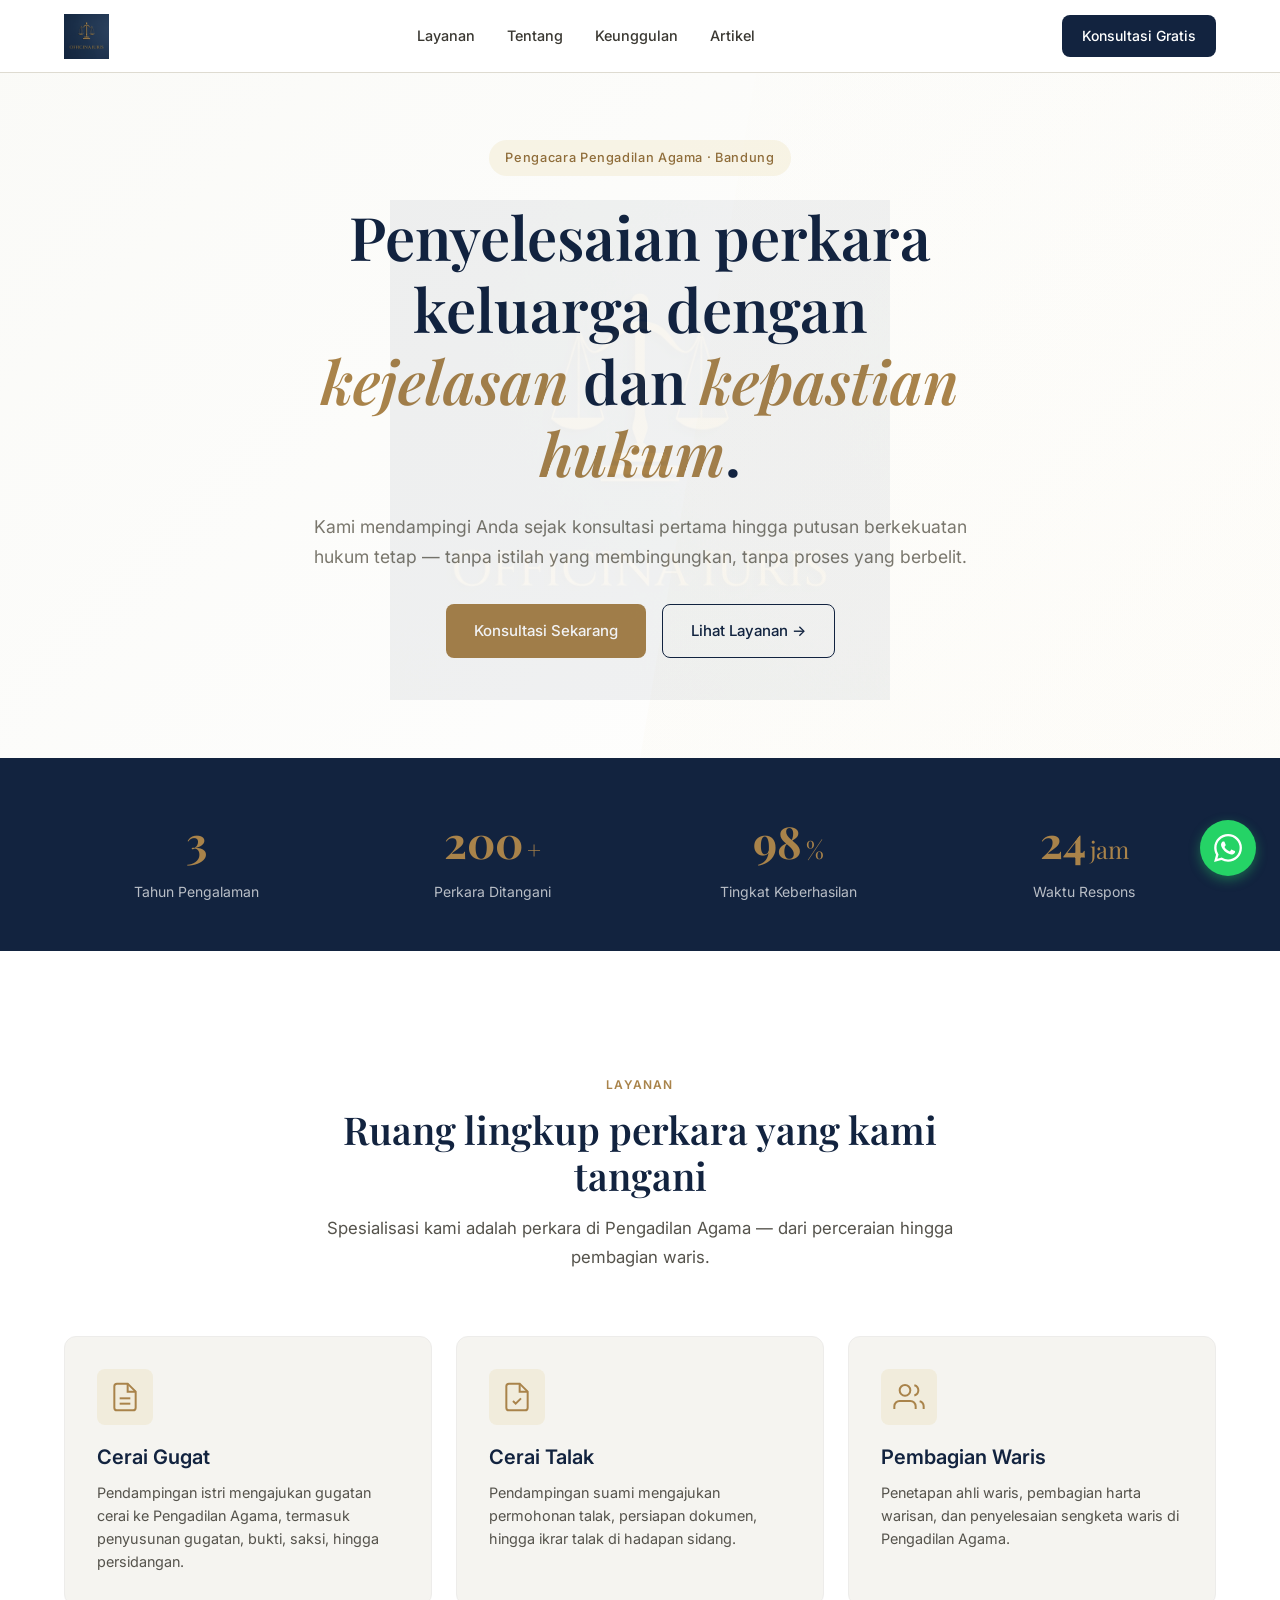
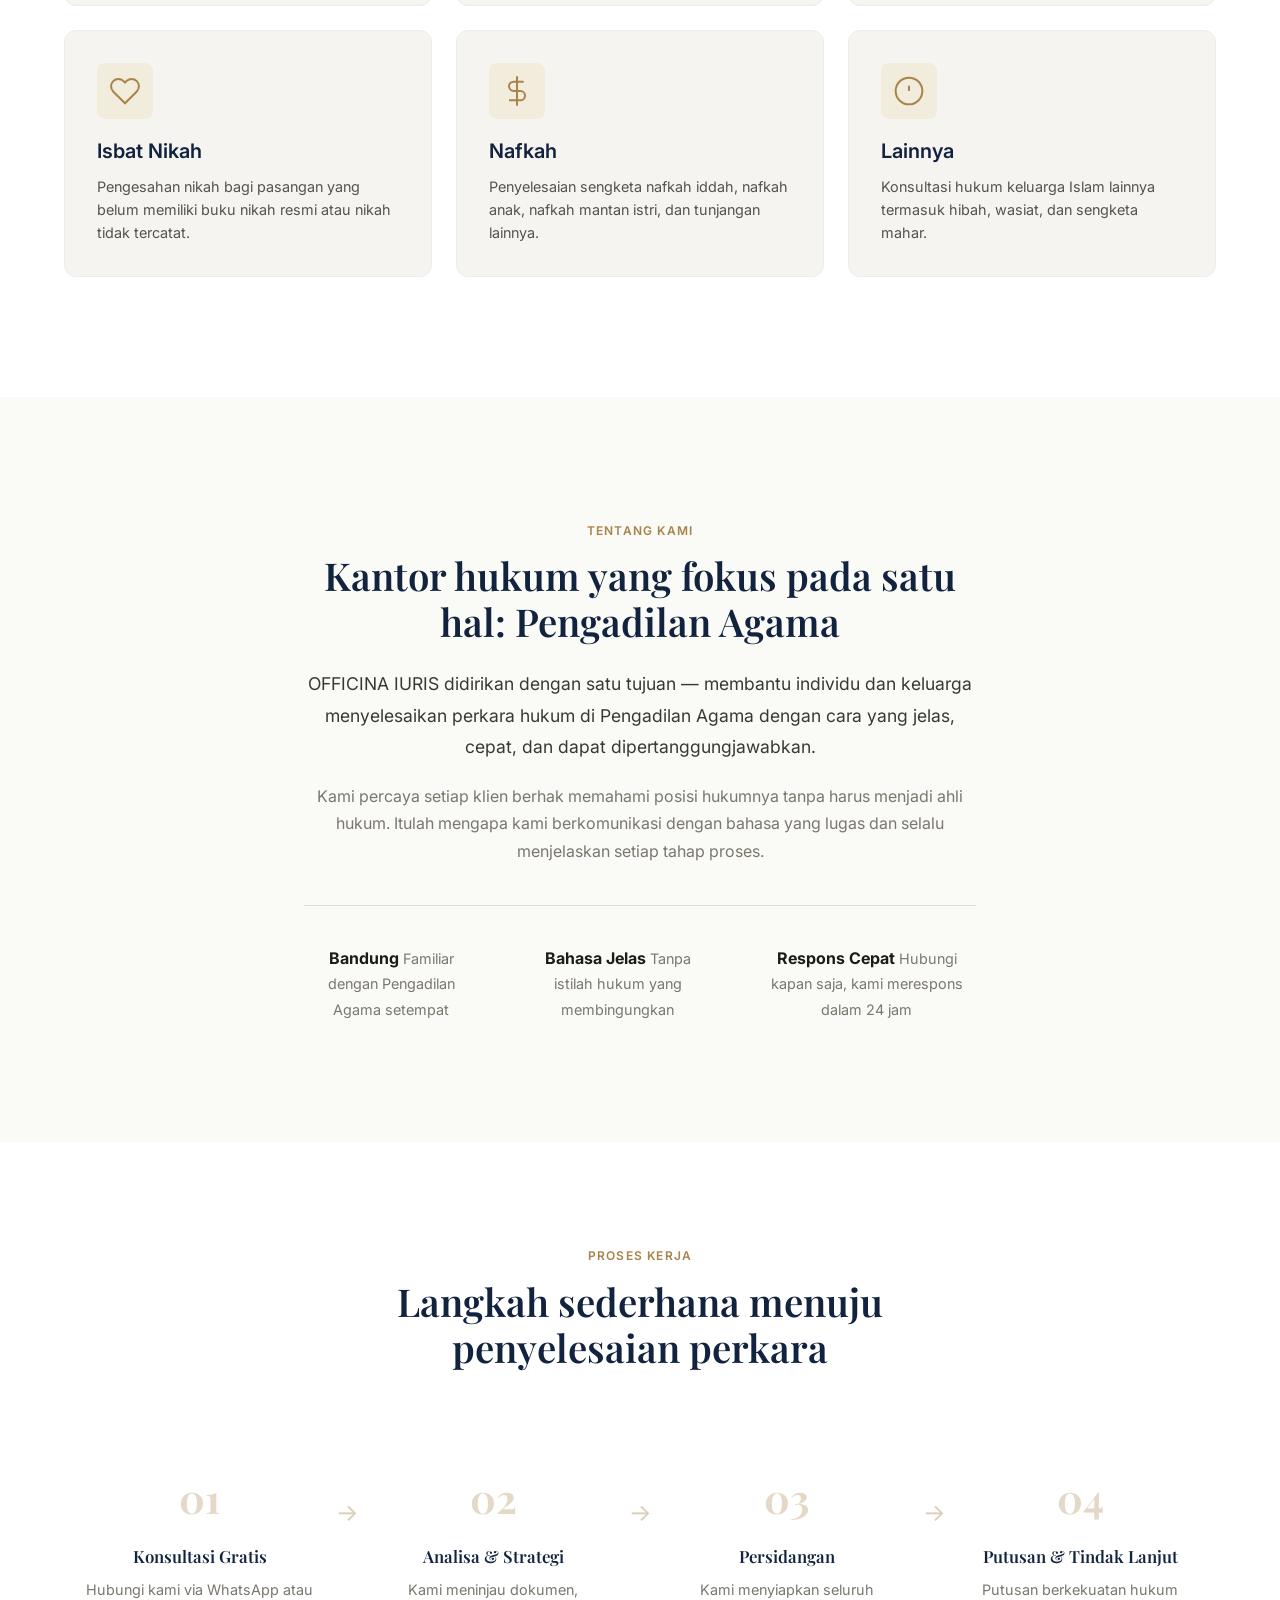
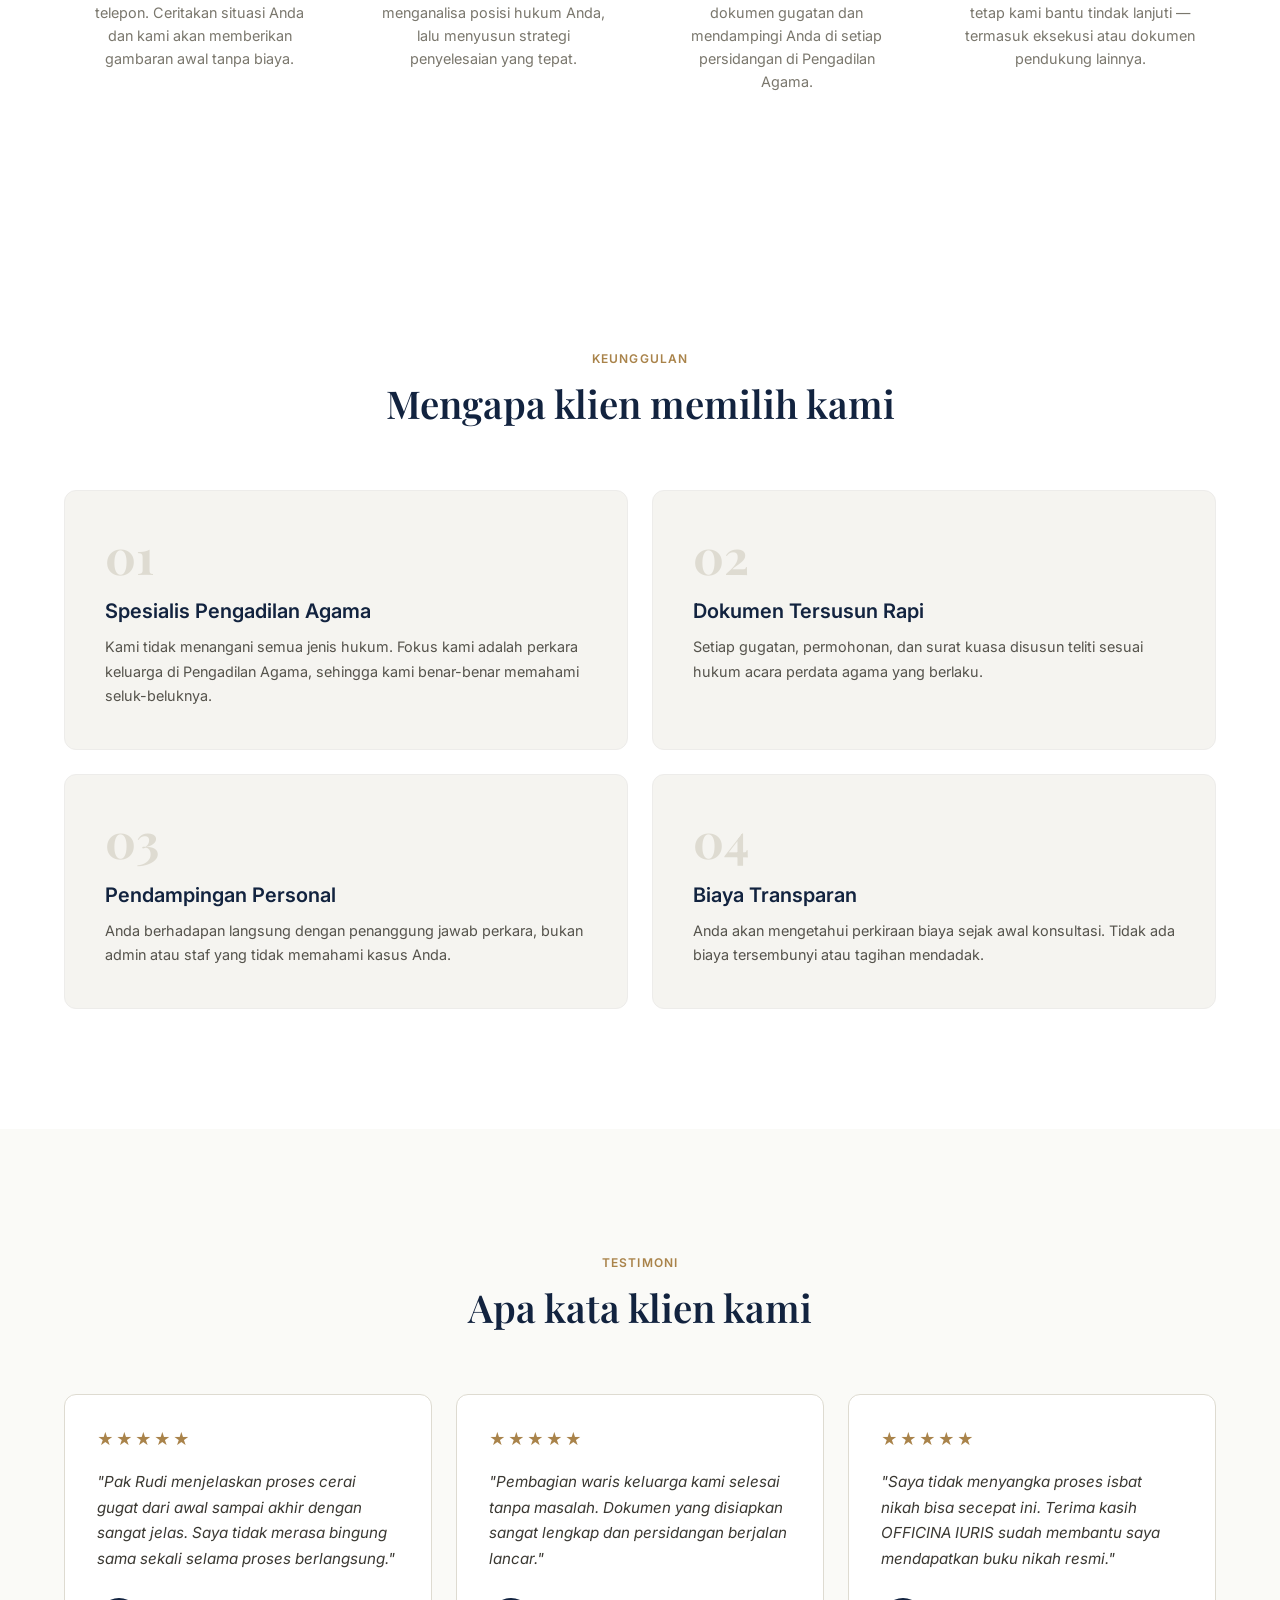
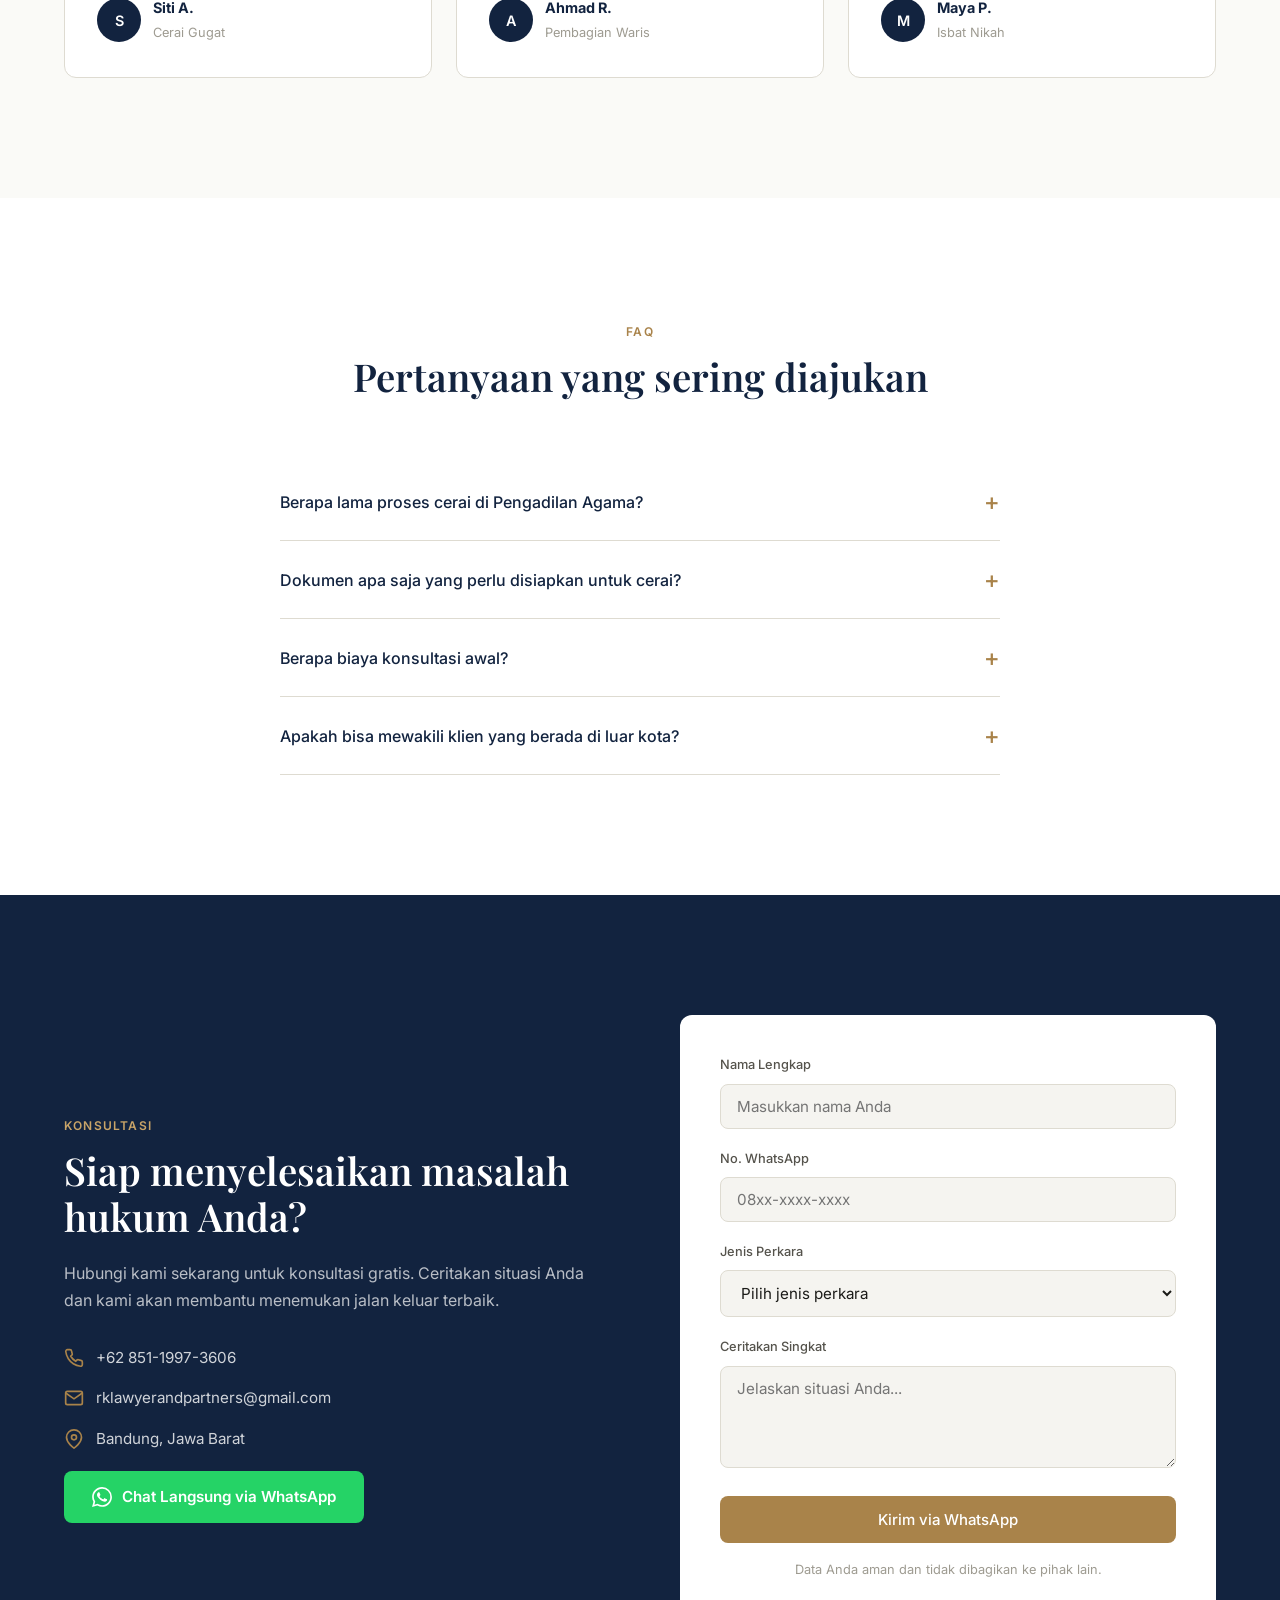
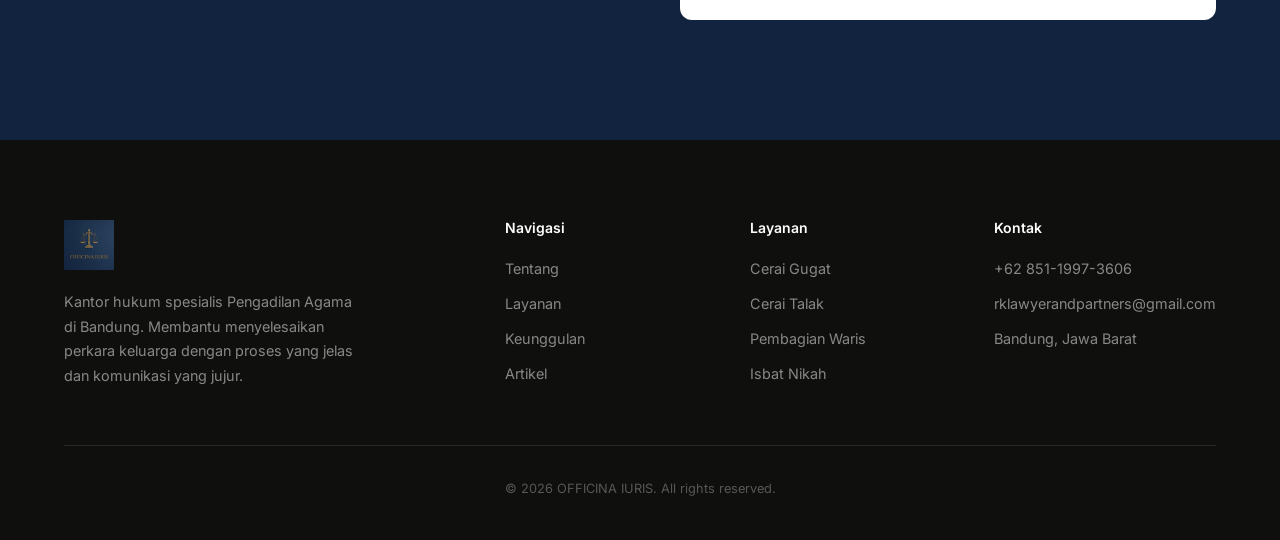
==== commit 95d56fb2: "Fix domain to match repo URL" ====
--- a/index.html
+++ b/index.html
@@ -8,21 +8,21 @@
 <meta name="robots" content="index, follow">
 <meta name="author" content="OFFICINA IURIS">
 <meta name="google-site-verification" content="xKV2wVbsEiU-FIHTuWw6VNLdymQatwwqtccu1oYcPVI">
-<link rel="canonical" href="https://officinaiuris.github.io/">
+<link rel="canonical" href="https://jacksparrows0701-maker.github.io/officinaiuris/">
 
 <!-- Open Graph / Facebook -->
 <meta property="og:type" content="website">
-<meta property="og:url" content="https://officinaiuris.github.io/">
+<meta property="og:url" content="https://jacksparrows0701-maker.github.io/officinaiuris/">
 <meta property="og:title" content="OFFICINA IURIS — Pengacara Pengadilan Agama Bandung">
 <meta property="og:description" content="Kantor hukum spesialis Pengadilan Agama di Bandung. Menangani cerai gugat, cerai talak, waris, isbat nikah, dan nafkah. Konsultasi gratis.">
-<meta property="og:image" content="https://officinaiuris.github.io/Logo/Logo.png">
+<meta property="og:image" content="https://jacksparrows0701-maker.github.io/officinaiuris/Logo/Logo.png">
 <meta property="og:locale" content="id_ID">
 
 <!-- Twitter -->
 <meta name="twitter:card" content="summary_large_image">
 <meta name="twitter:title" content="OFFICINA IURIS — Pengacara Pengadilan Agama Bandung">
 <meta name="twitter:description" content="Kantor hukum spesialis Pengadilan Agama di Bandung. Menangani cerai gugat, cerai talak, waris, isbat nikah, dan nafkah.">
-<meta name="twitter:image" content="https://officinaiuris.github.io/Logo/Logo.png">
+<meta name="twitter:image" content="https://jacksparrows0701-maker.github.io/officinaiuris/Logo/Logo.png">
 
 <!-- Fonts -->
 <link rel="preconnect" href="https://fonts.googleapis.com">
@@ -39,8 +39,8 @@
   "@type": "LegalService",
   "name": "OFFICINA IURIS",
   "description": "Kantor hukum spesialis Pengadilan Agama di Bandung. Menangani cerai gugat, cerai talak, waris, isbat nikah, dan nafkah.",
-  "url": "https://officinaiuris.github.io",
-  "logo": "https://officinaiuris.github.io/Logo/Logo.png",
+  "url": "https://jacksparrows0701-maker.github.io/officinaiuris",
+  "logo": "https://jacksparrows0701-maker.github.io/officinaiuris/Logo/Logo.png",
   "telephone": "+6285119973606",
   "email": "rklawyerandpartners@gmail.com",
   "address": {
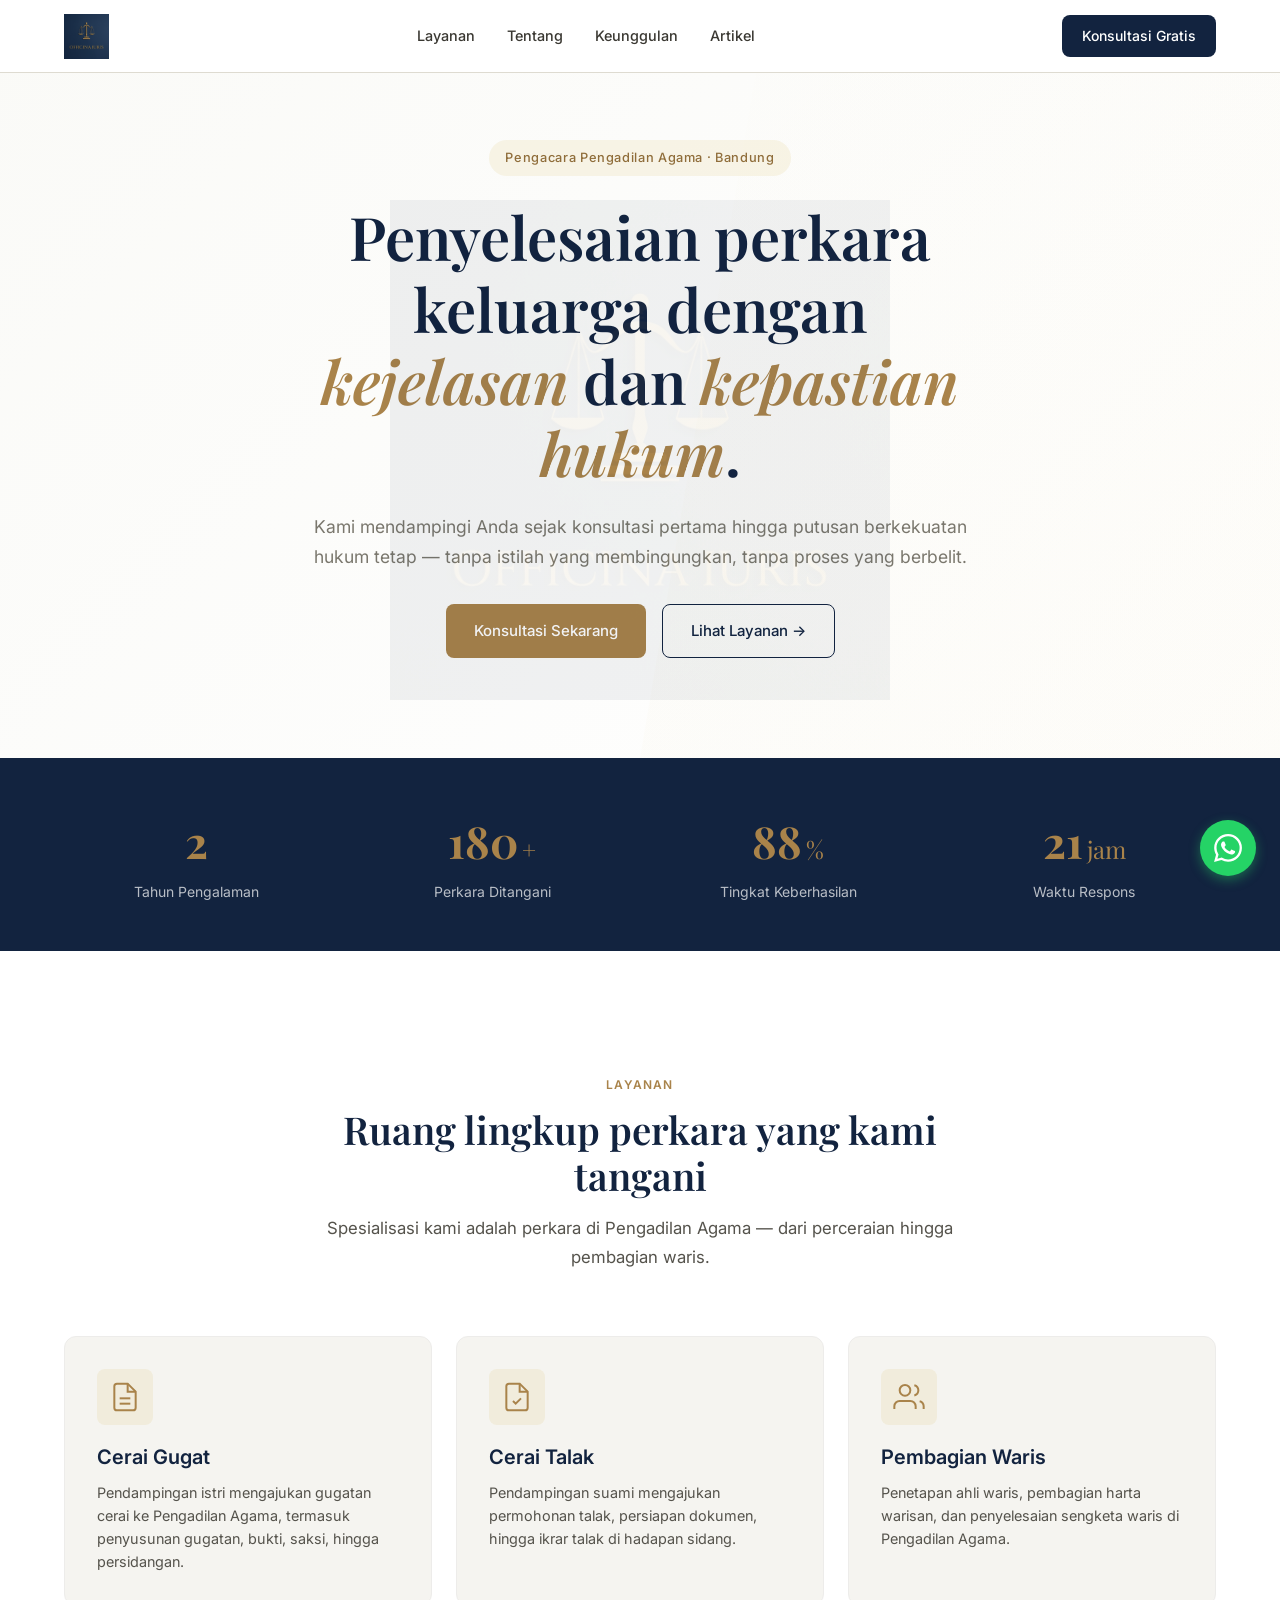
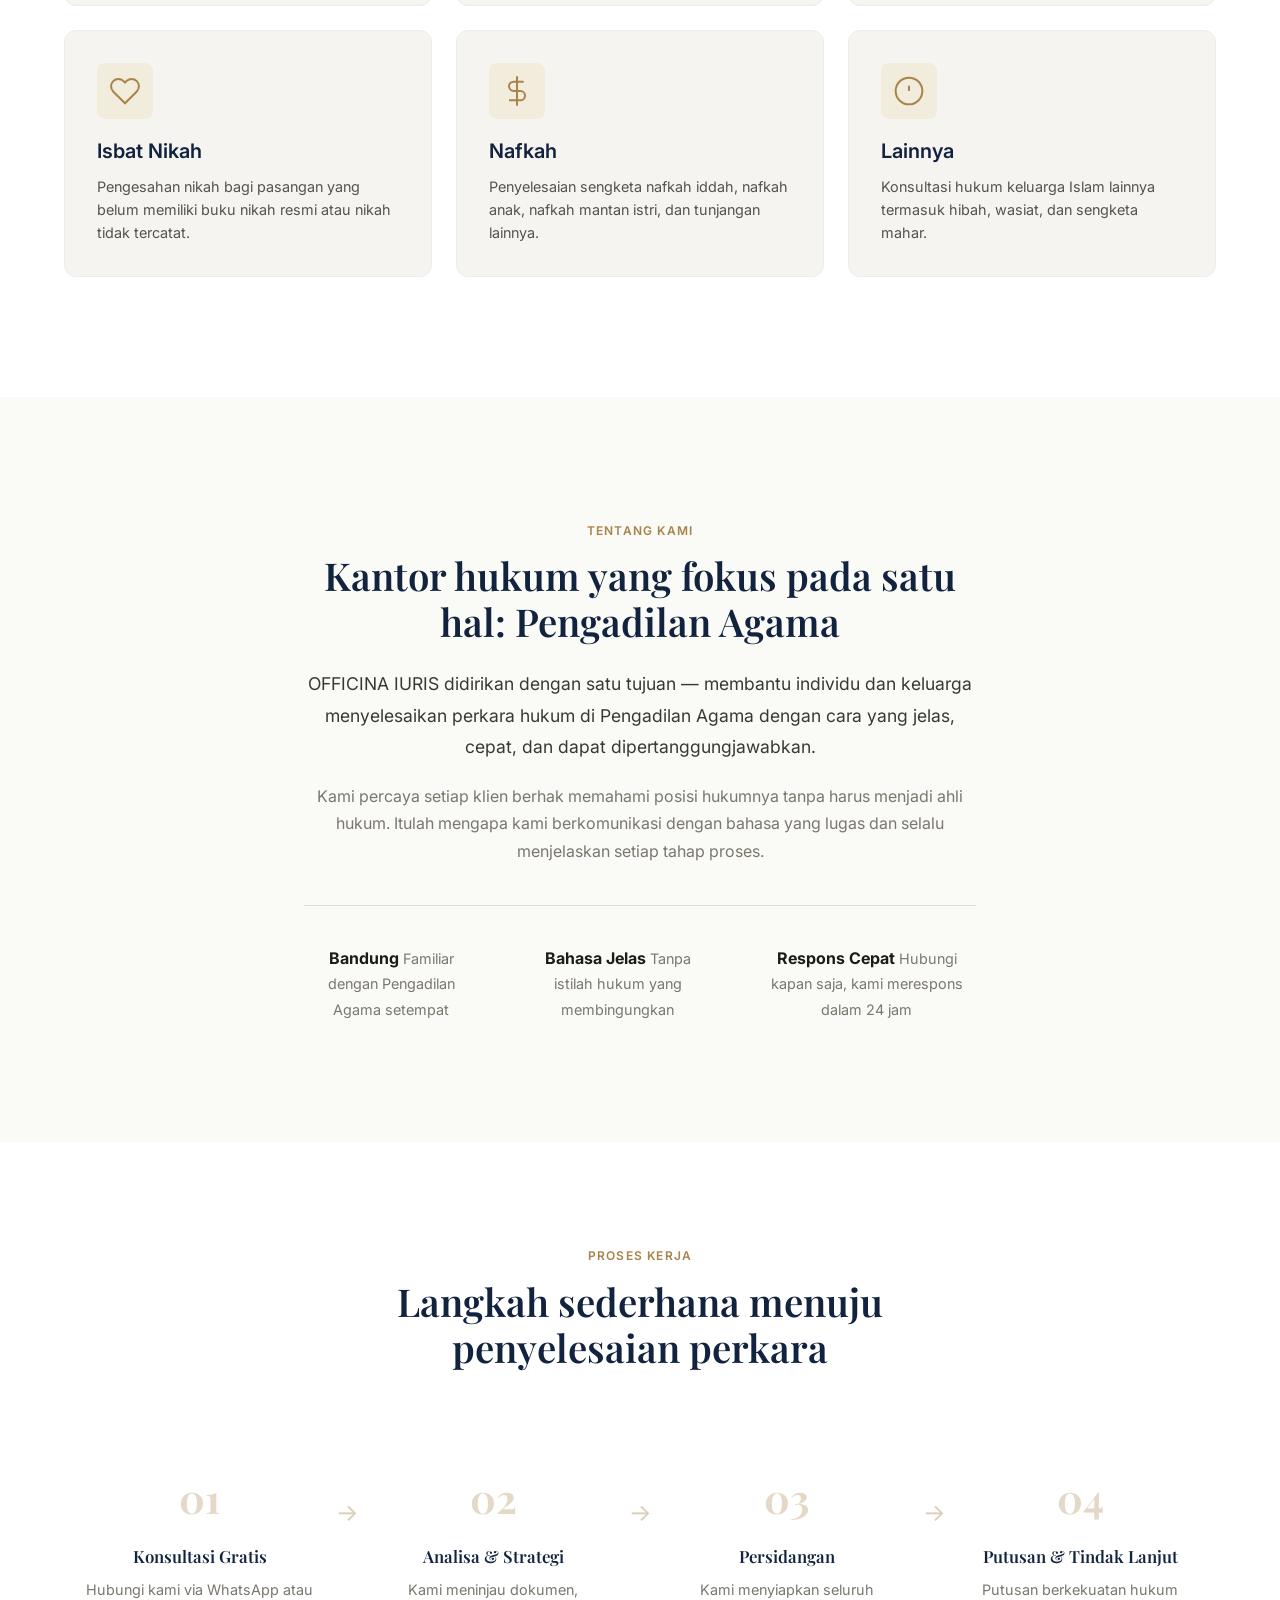
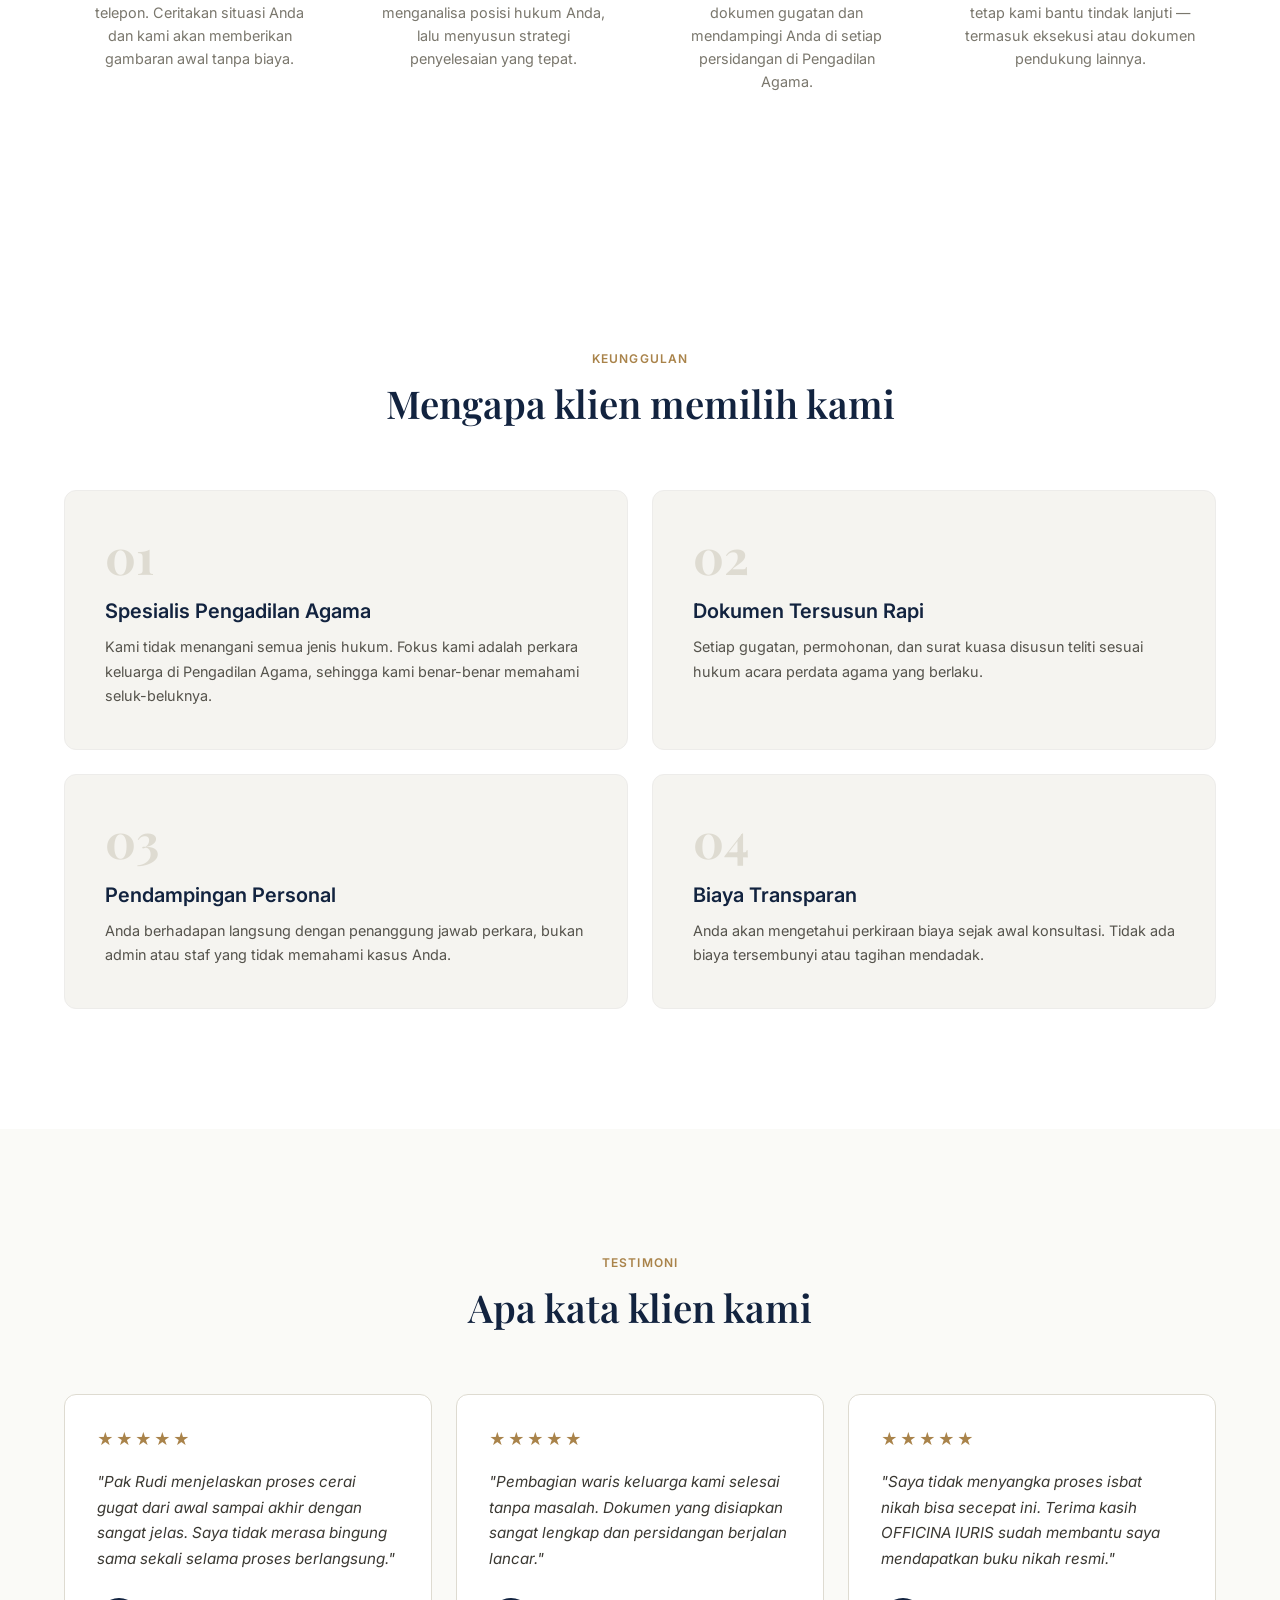
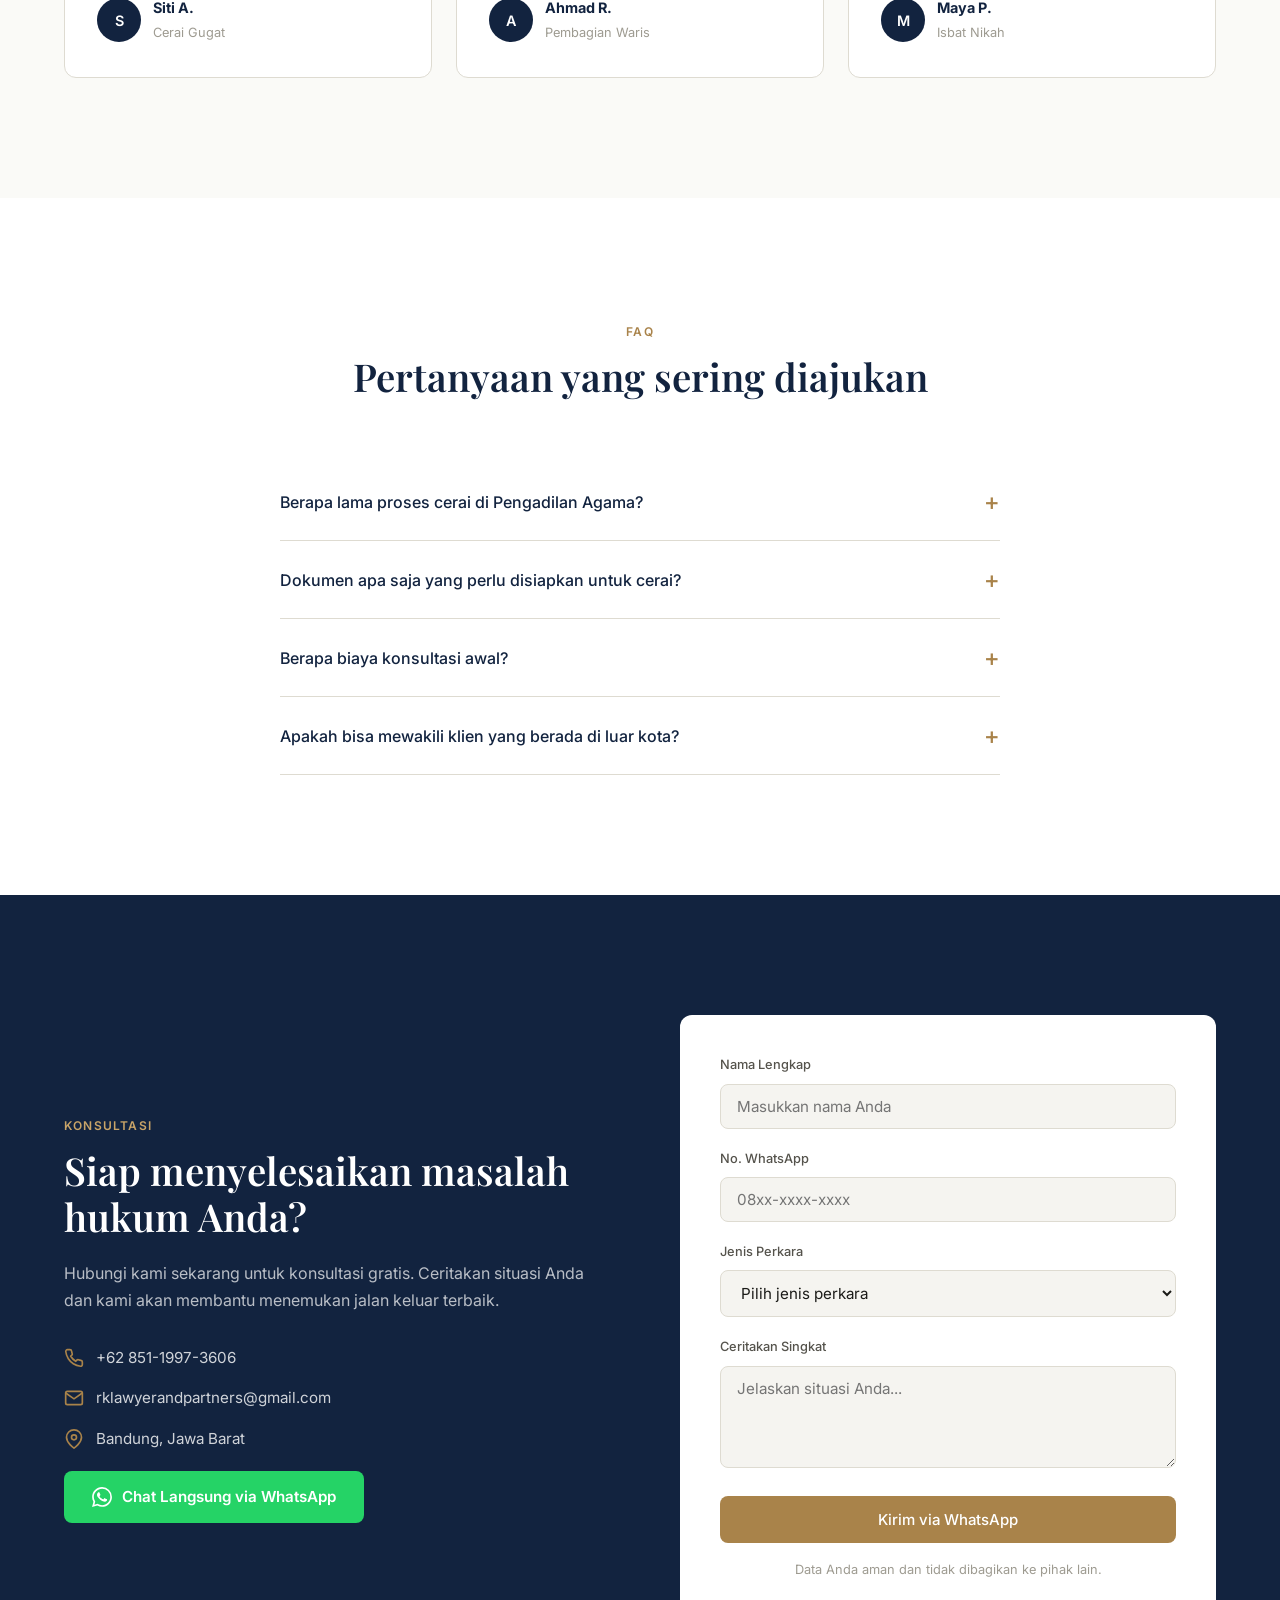
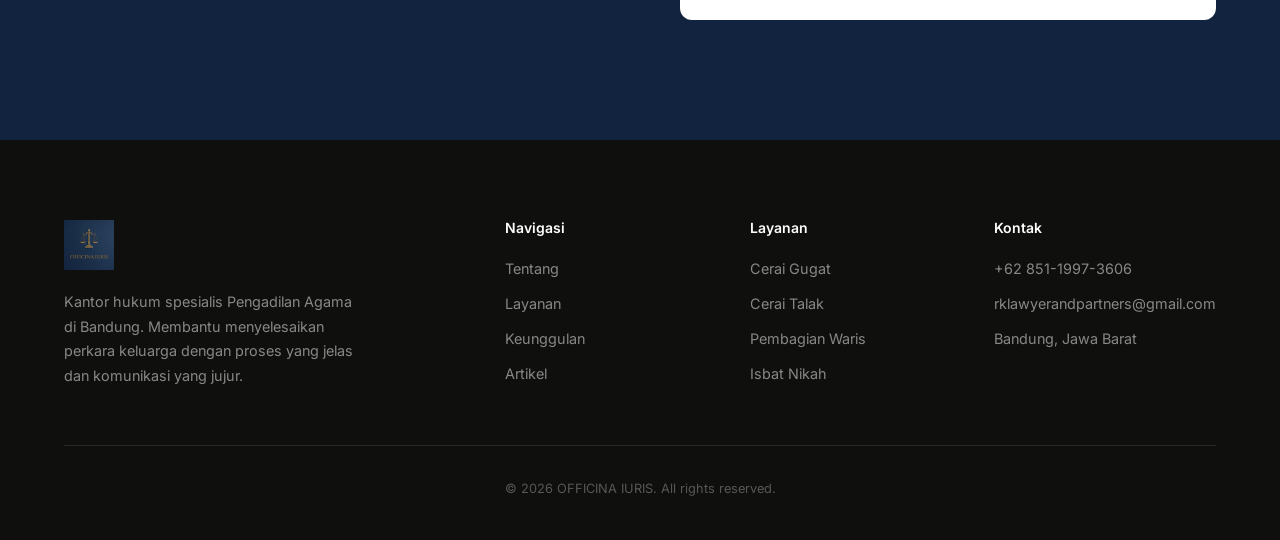
==== commit 8ff0e2c9: "Update domain to officinaiuris.github.io" ====
--- a/index.html
+++ b/index.html
@@ -8,21 +8,21 @@
 <meta name="robots" content="index, follow">
 <meta name="author" content="OFFICINA IURIS">
 <meta name="google-site-verification" content="xKV2wVbsEiU-FIHTuWw6VNLdymQatwwqtccu1oYcPVI">
-<link rel="canonical" href="https://jacksparrows0701-maker.github.io/officinaiuris/">
+<link rel="canonical" href="https://officinaiuris.github.io/">
 
 <!-- Open Graph / Facebook -->
 <meta property="og:type" content="website">
-<meta property="og:url" content="https://jacksparrows0701-maker.github.io/officinaiuris/">
+<meta property="og:url" content="https://officinaiuris.github.io/">
 <meta property="og:title" content="OFFICINA IURIS — Pengacara Pengadilan Agama Bandung">
 <meta property="og:description" content="Kantor hukum spesialis Pengadilan Agama di Bandung. Menangani cerai gugat, cerai talak, waris, isbat nikah, dan nafkah. Konsultasi gratis.">
-<meta property="og:image" content="https://jacksparrows0701-maker.github.io/officinaiuris/Logo/Logo.png">
+<meta property="og:image" content="https://officinaiuris.github.io/Logo/Logo.png">
 <meta property="og:locale" content="id_ID">
 
 <!-- Twitter -->
 <meta name="twitter:card" content="summary_large_image">
 <meta name="twitter:title" content="OFFICINA IURIS — Pengacara Pengadilan Agama Bandung">
 <meta name="twitter:description" content="Kantor hukum spesialis Pengadilan Agama di Bandung. Menangani cerai gugat, cerai talak, waris, isbat nikah, dan nafkah.">
-<meta name="twitter:image" content="https://jacksparrows0701-maker.github.io/officinaiuris/Logo/Logo.png">
+<meta name="twitter:image" content="https://officinaiuris.github.io/Logo/Logo.png">
 
 <!-- Fonts -->
 <link rel="preconnect" href="https://fonts.googleapis.com">
@@ -39,8 +39,8 @@
   "@type": "LegalService",
   "name": "OFFICINA IURIS",
   "description": "Kantor hukum spesialis Pengadilan Agama di Bandung. Menangani cerai gugat, cerai talak, waris, isbat nikah, dan nafkah.",
-  "url": "https://jacksparrows0701-maker.github.io/officinaiuris",
-  "logo": "https://jacksparrows0701-maker.github.io/officinaiuris/Logo/Logo.png",
+  "url": "https://officinaiuris.github.io",
+  "logo": "https://officinaiuris.github.io/Logo/Logo.png",
   "telephone": "+6285119973606",
   "email": "rklawyerandpartners@gmail.com",
   "address": {
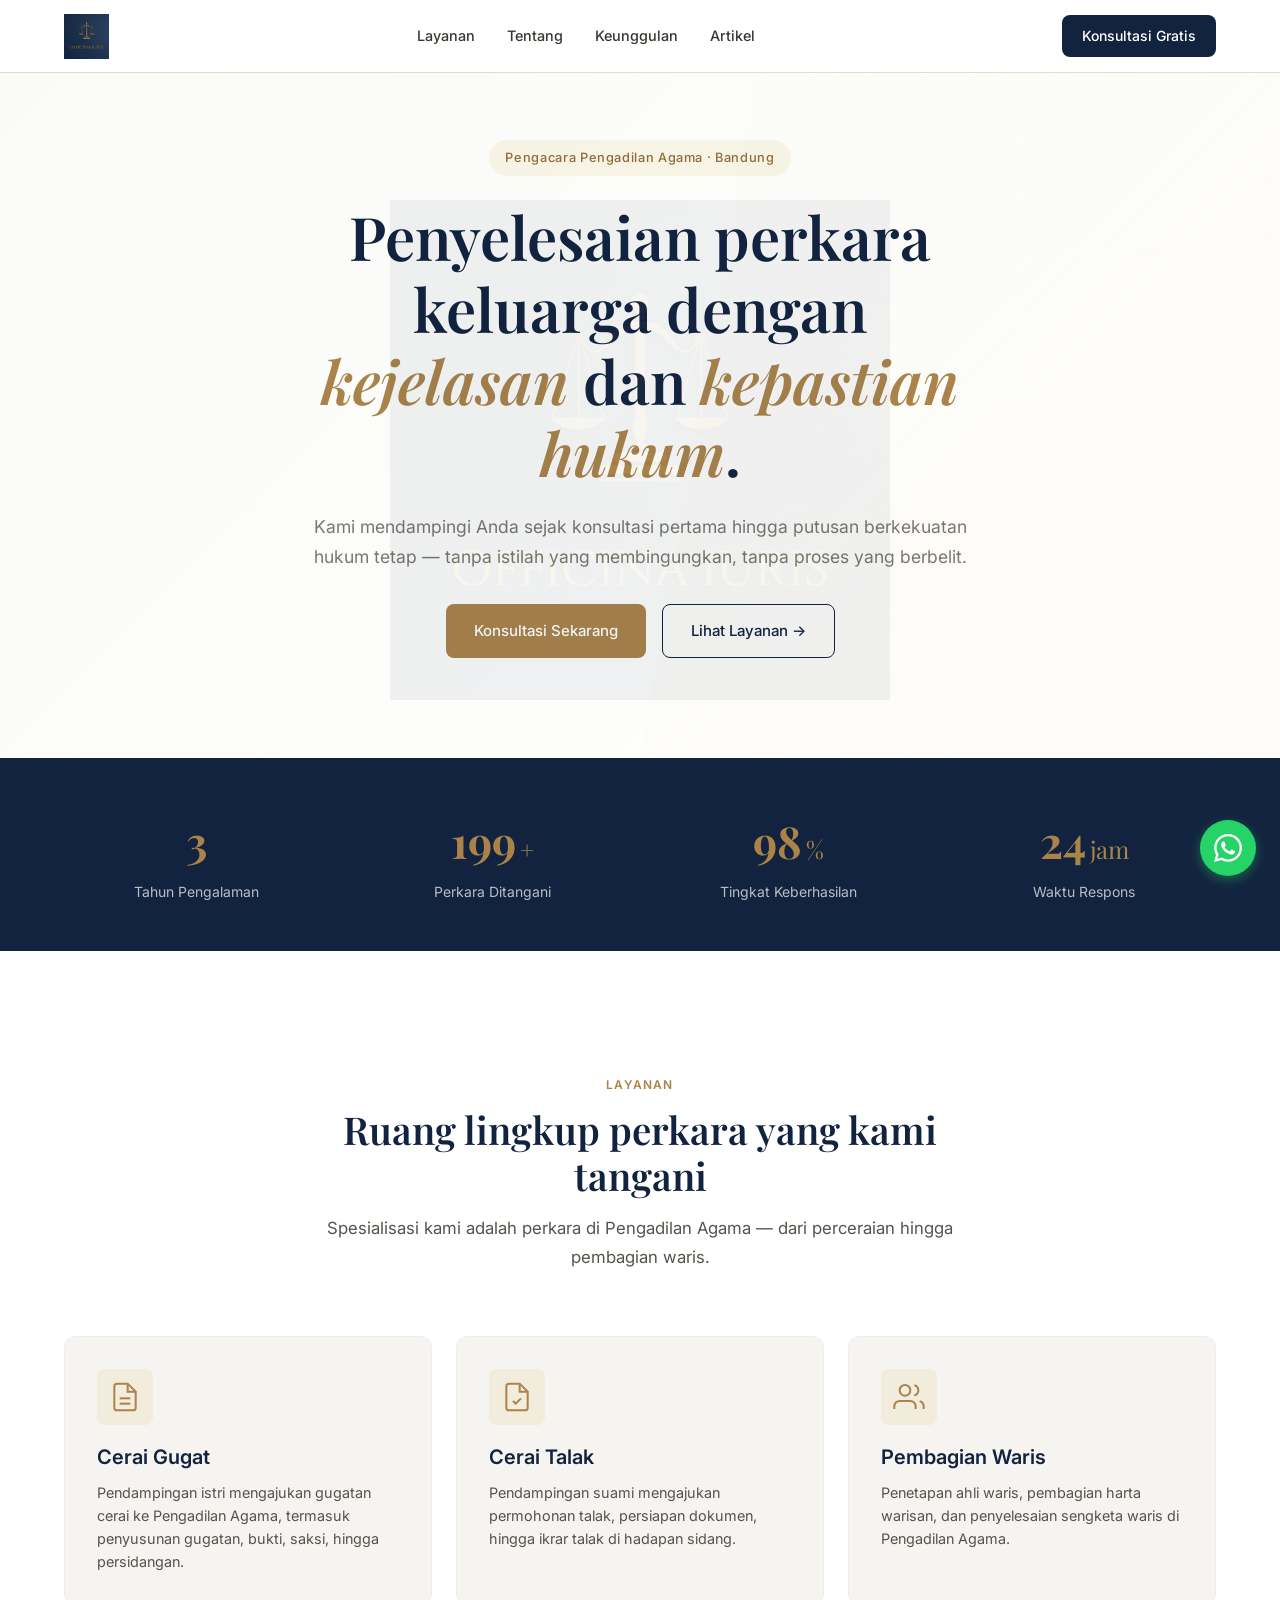
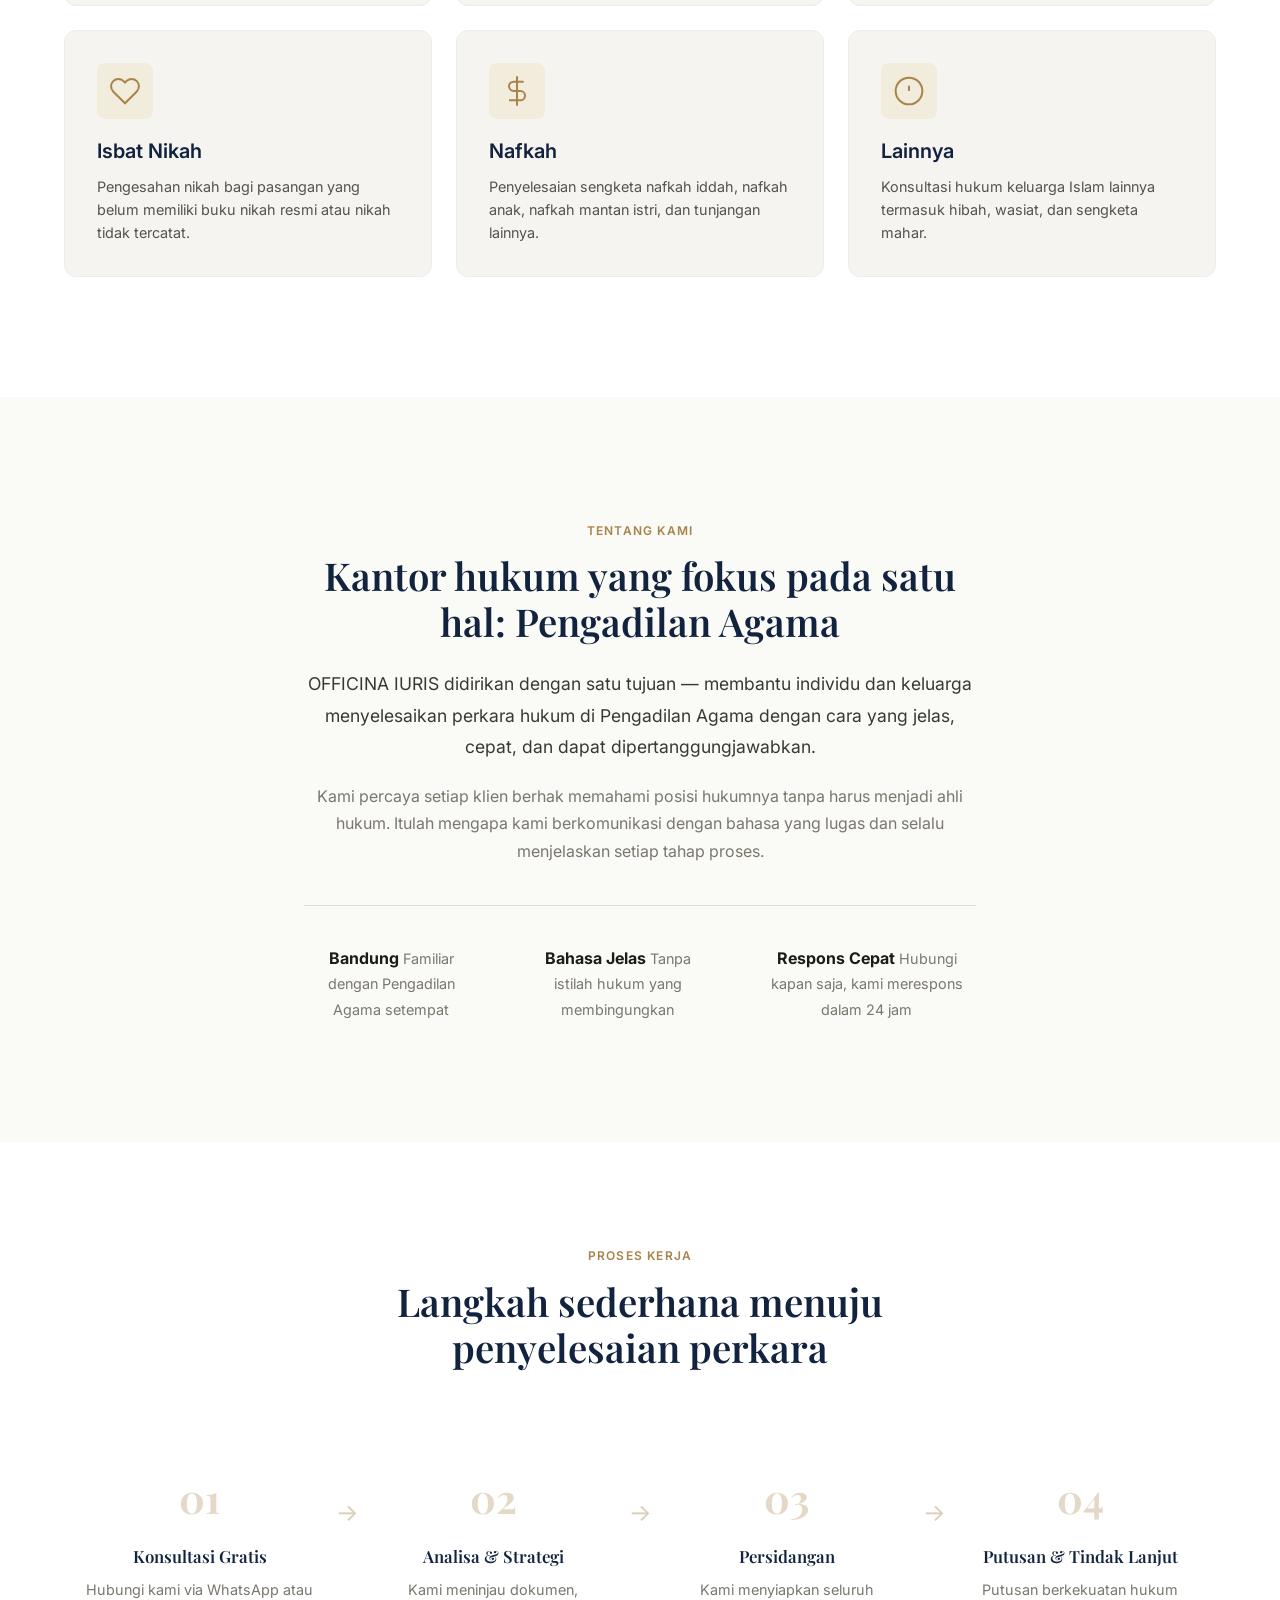
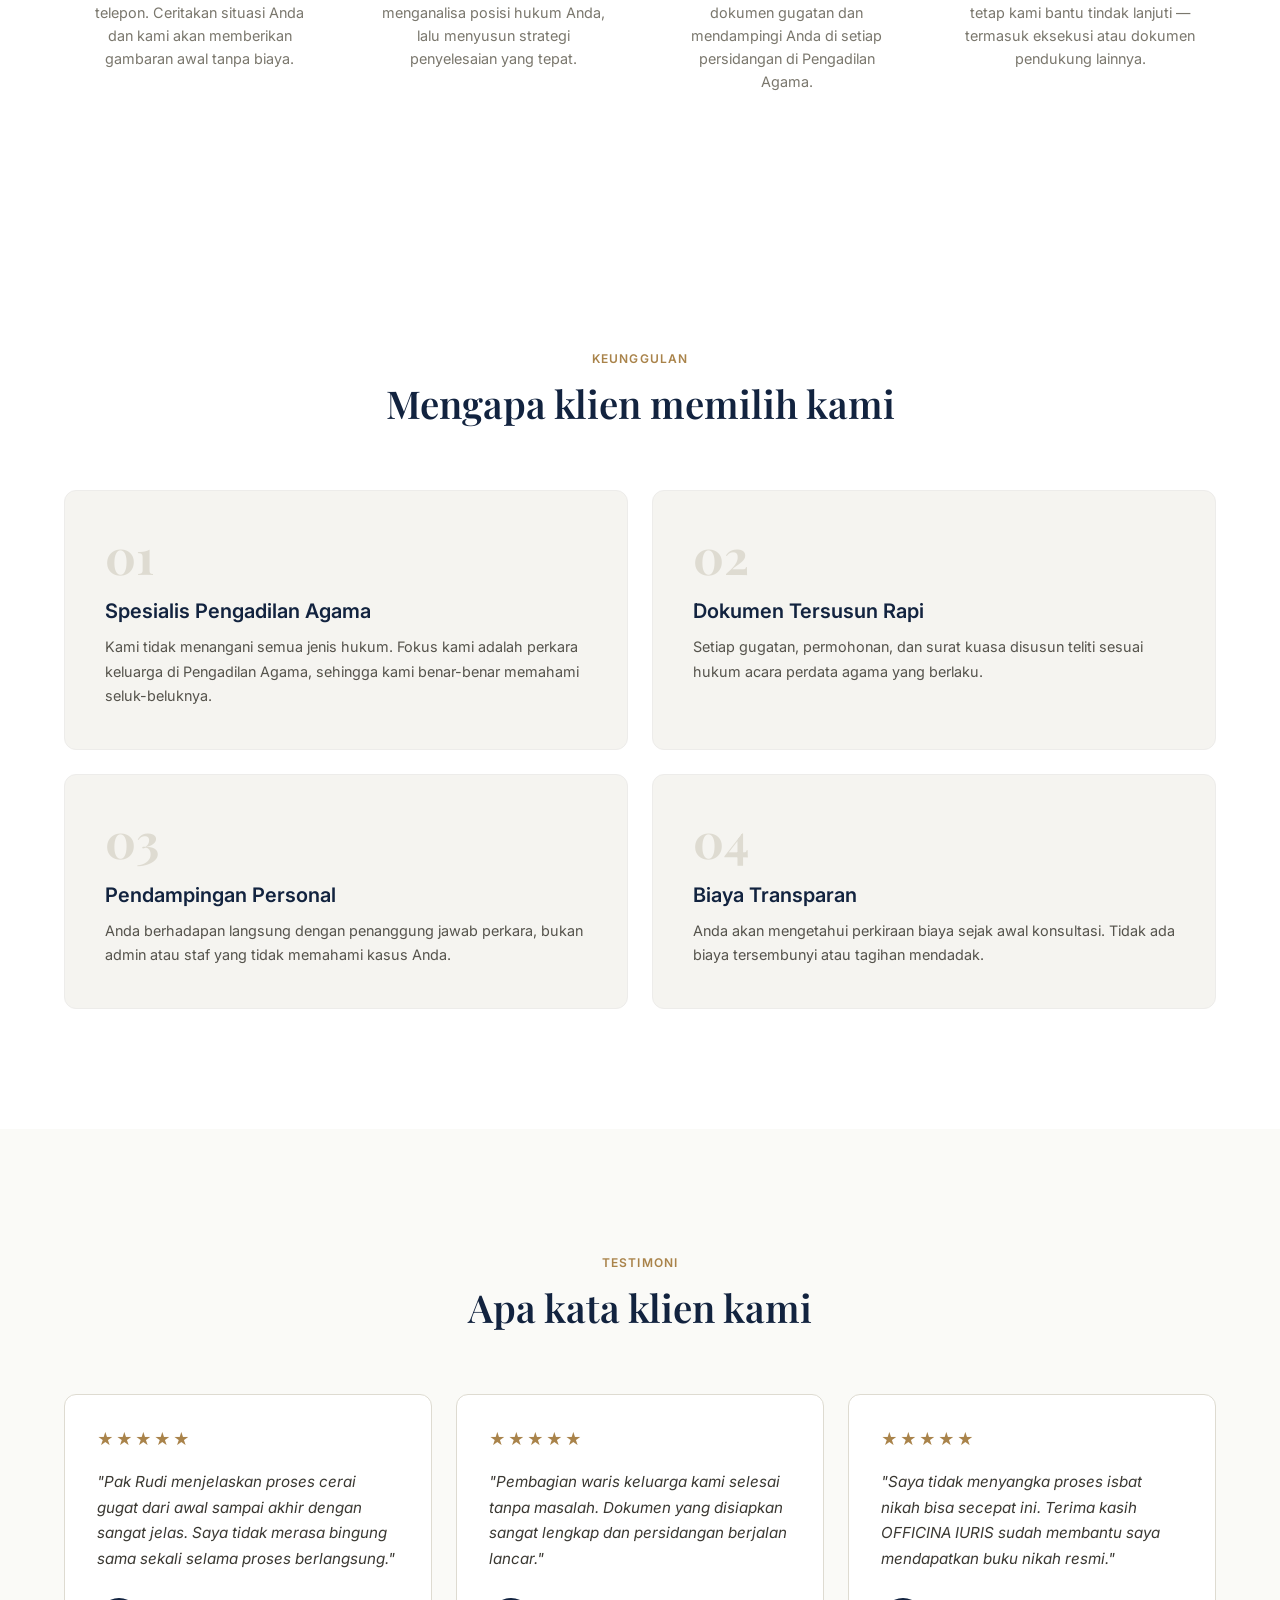
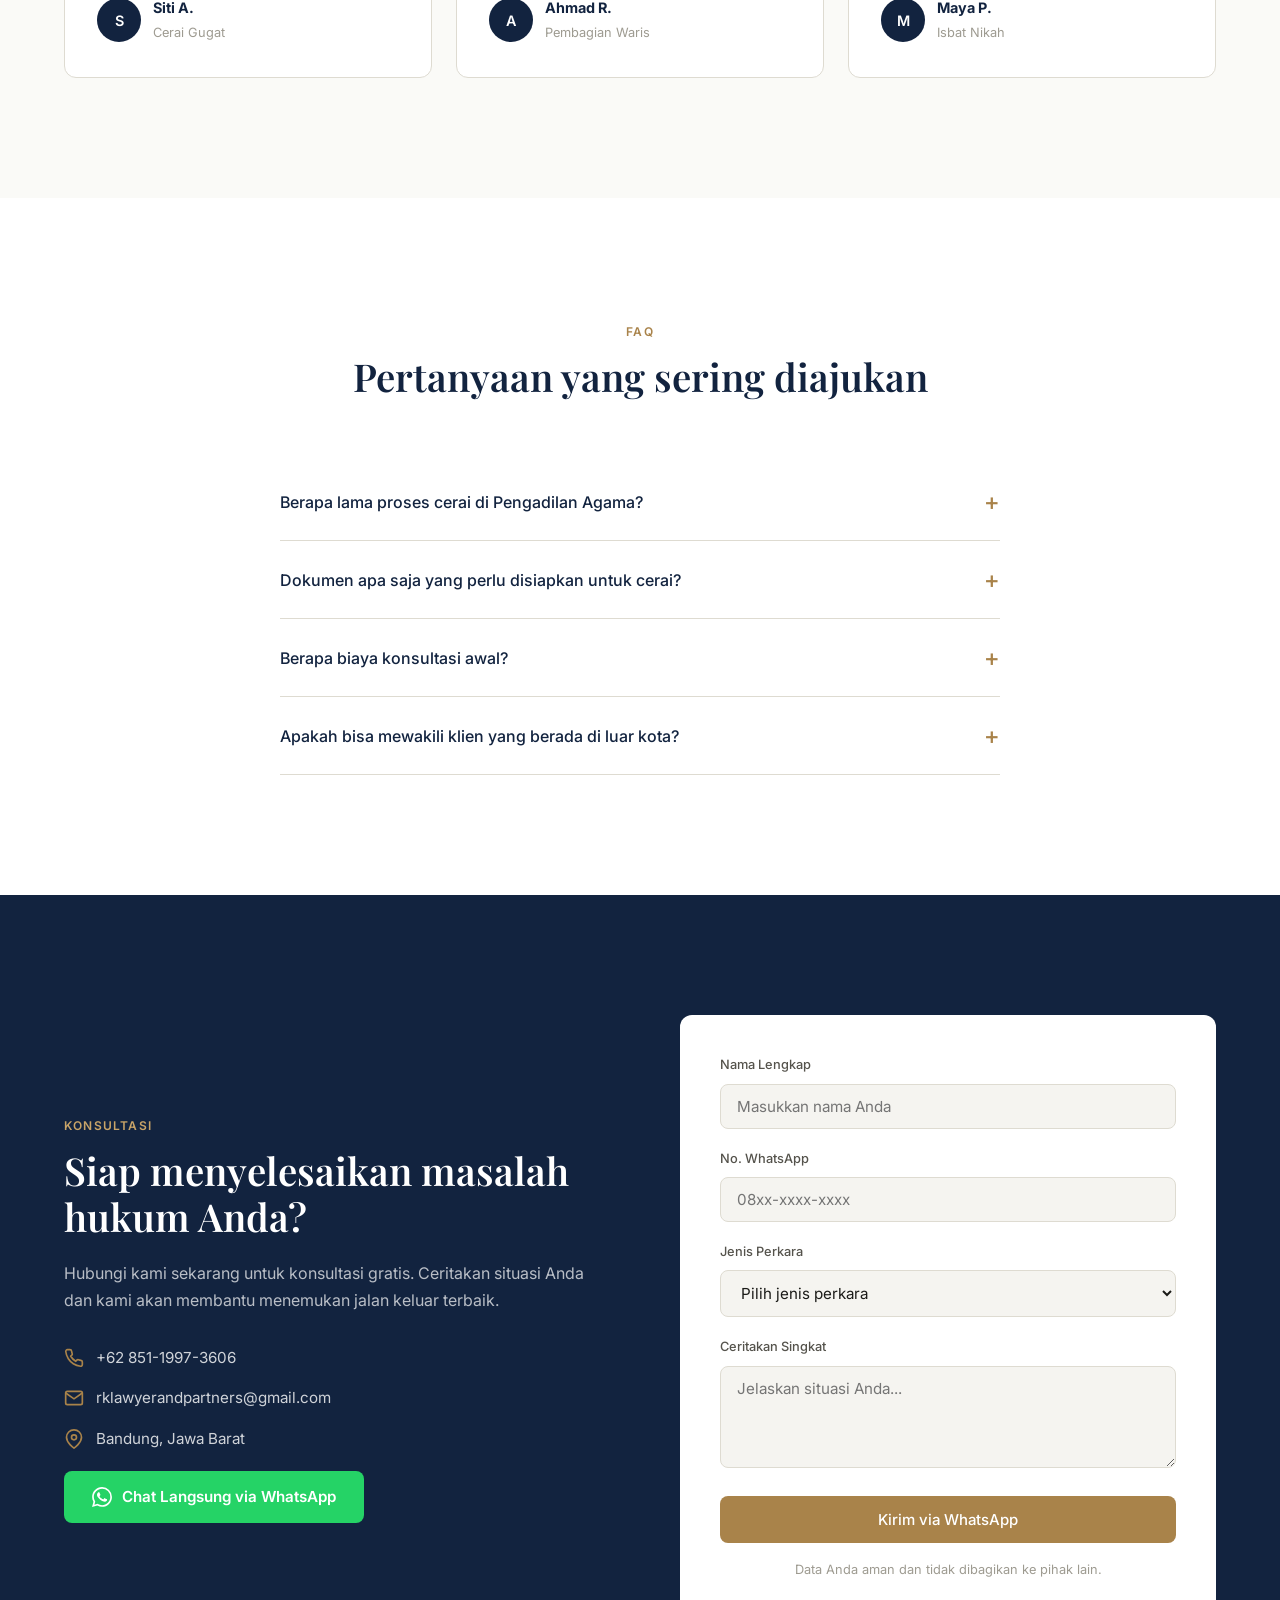
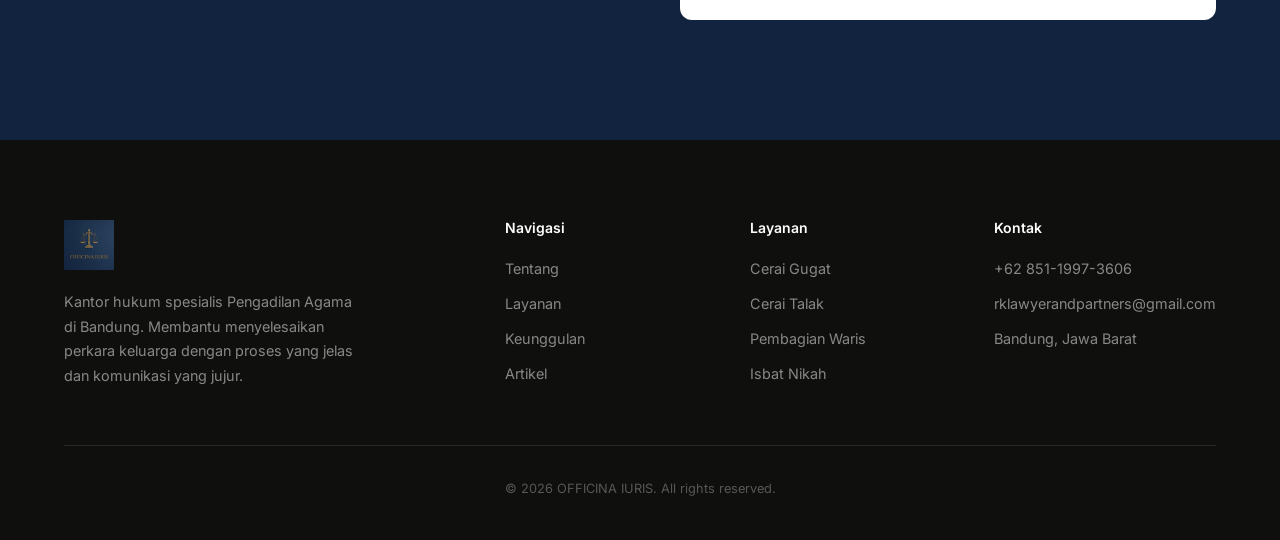
==== commit 411de53b: "Update domain to officinaiuris.com" ====
--- a/index.html
+++ b/index.html
@@ -8,21 +8,21 @@
 <meta name="robots" content="index, follow">
 <meta name="author" content="OFFICINA IURIS">
 <meta name="google-site-verification" content="xKV2wVbsEiU-FIHTuWw6VNLdymQatwwqtccu1oYcPVI">
-<link rel="canonical" href="https://officinaiuris.github.io/">
+<link rel="canonical" href="https://officinaiuris.com/">
 
 <!-- Open Graph / Facebook -->
 <meta property="og:type" content="website">
-<meta property="og:url" content="https://officinaiuris.github.io/">
+<meta property="og:url" content="https://officinaiuris.com/">
 <meta property="og:title" content="OFFICINA IURIS — Pengacara Pengadilan Agama Bandung">
 <meta property="og:description" content="Kantor hukum spesialis Pengadilan Agama di Bandung. Menangani cerai gugat, cerai talak, waris, isbat nikah, dan nafkah. Konsultasi gratis.">
-<meta property="og:image" content="https://officinaiuris.github.io/Logo/Logo.png">
+<meta property="og:image" content="https://officinaiuris.com/Logo/Logo.png">
 <meta property="og:locale" content="id_ID">
 
 <!-- Twitter -->
 <meta name="twitter:card" content="summary_large_image">
 <meta name="twitter:title" content="OFFICINA IURIS — Pengacara Pengadilan Agama Bandung">
 <meta name="twitter:description" content="Kantor hukum spesialis Pengadilan Agama di Bandung. Menangani cerai gugat, cerai talak, waris, isbat nikah, dan nafkah.">
-<meta name="twitter:image" content="https://officinaiuris.github.io/Logo/Logo.png">
+<meta name="twitter:image" content="https://officinaiuris.com/Logo/Logo.png">
 
 <!-- Fonts -->
 <link rel="preconnect" href="https://fonts.googleapis.com">
@@ -39,8 +39,8 @@
   "@type": "LegalService",
   "name": "OFFICINA IURIS",
   "description": "Kantor hukum spesialis Pengadilan Agama di Bandung. Menangani cerai gugat, cerai talak, waris, isbat nikah, dan nafkah.",
-  "url": "https://officinaiuris.github.io",
-  "logo": "https://officinaiuris.github.io/Logo/Logo.png",
+  "url": "https://officinaiuris.com",
+  "logo": "https://officinaiuris.com/Logo/Logo.png",
   "telephone": "+6285119973606",
   "email": "rklawyerandpartners@gmail.com",
   "address": {
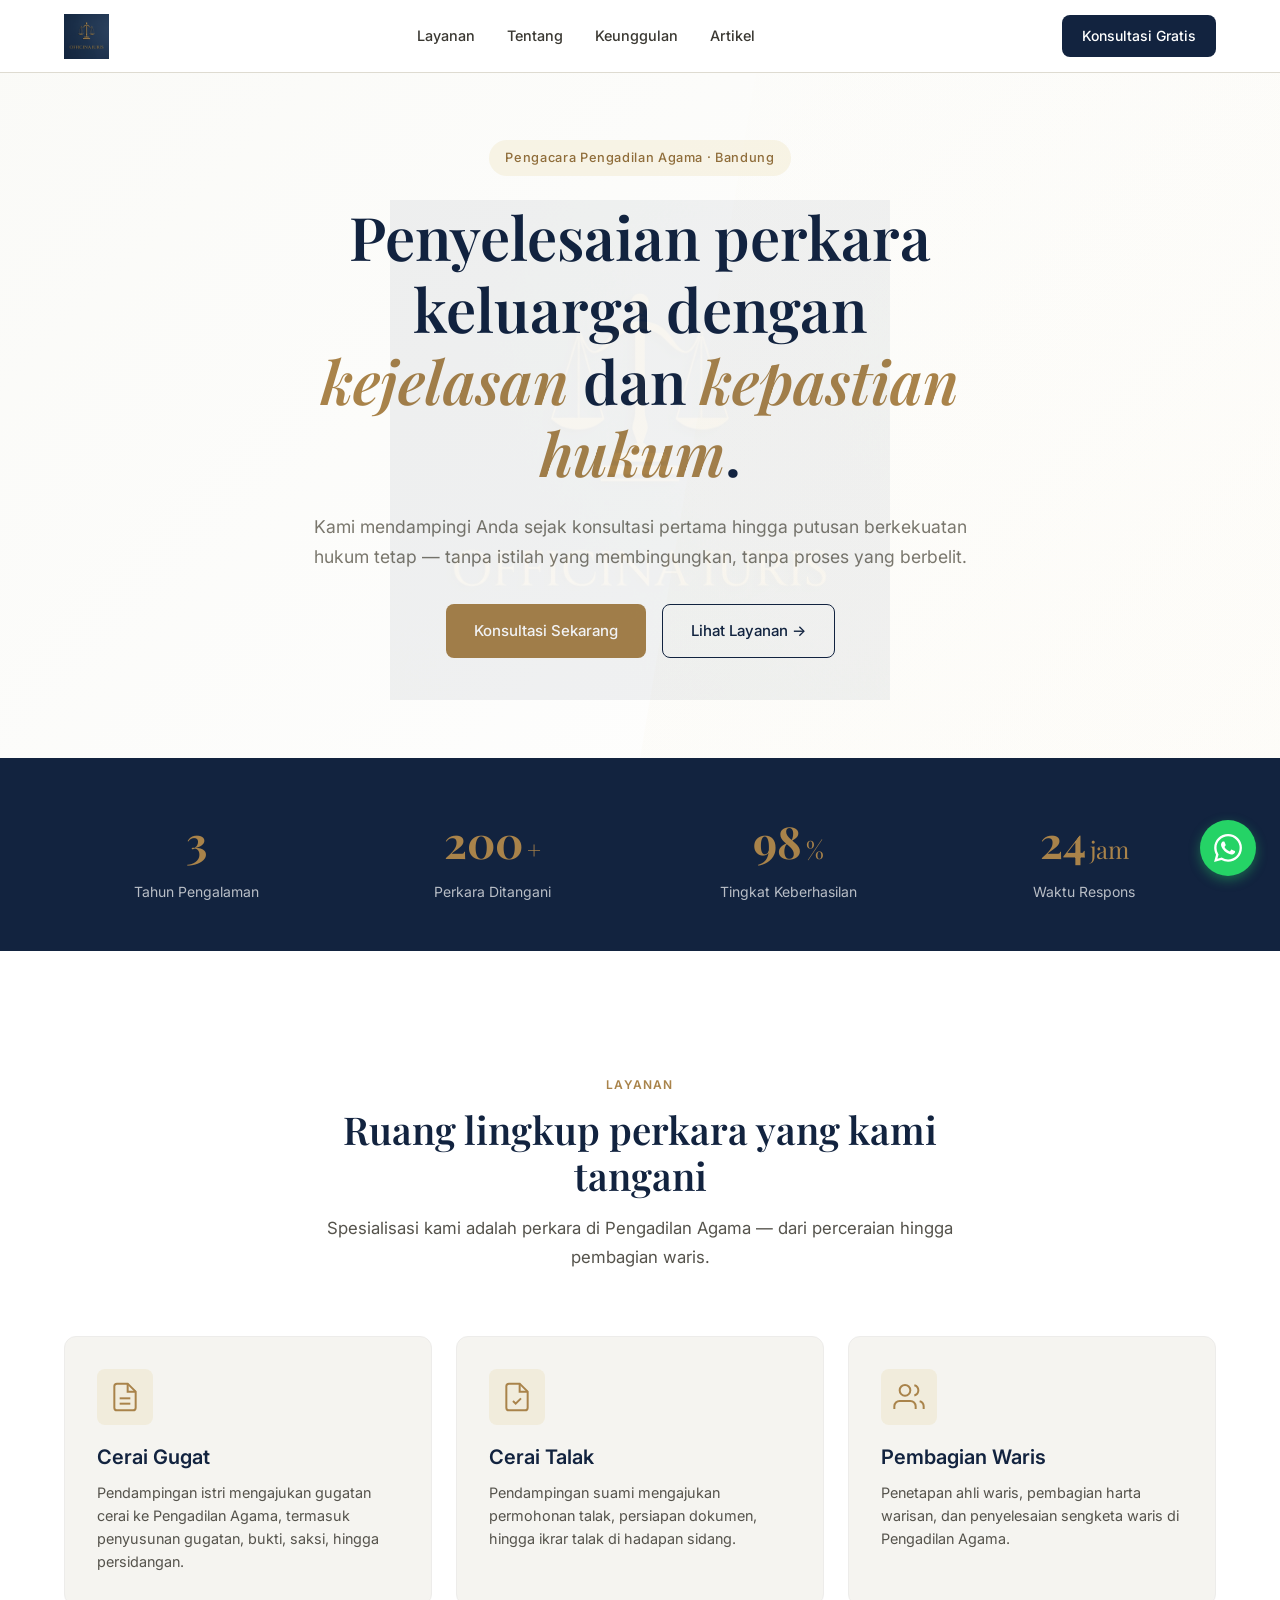
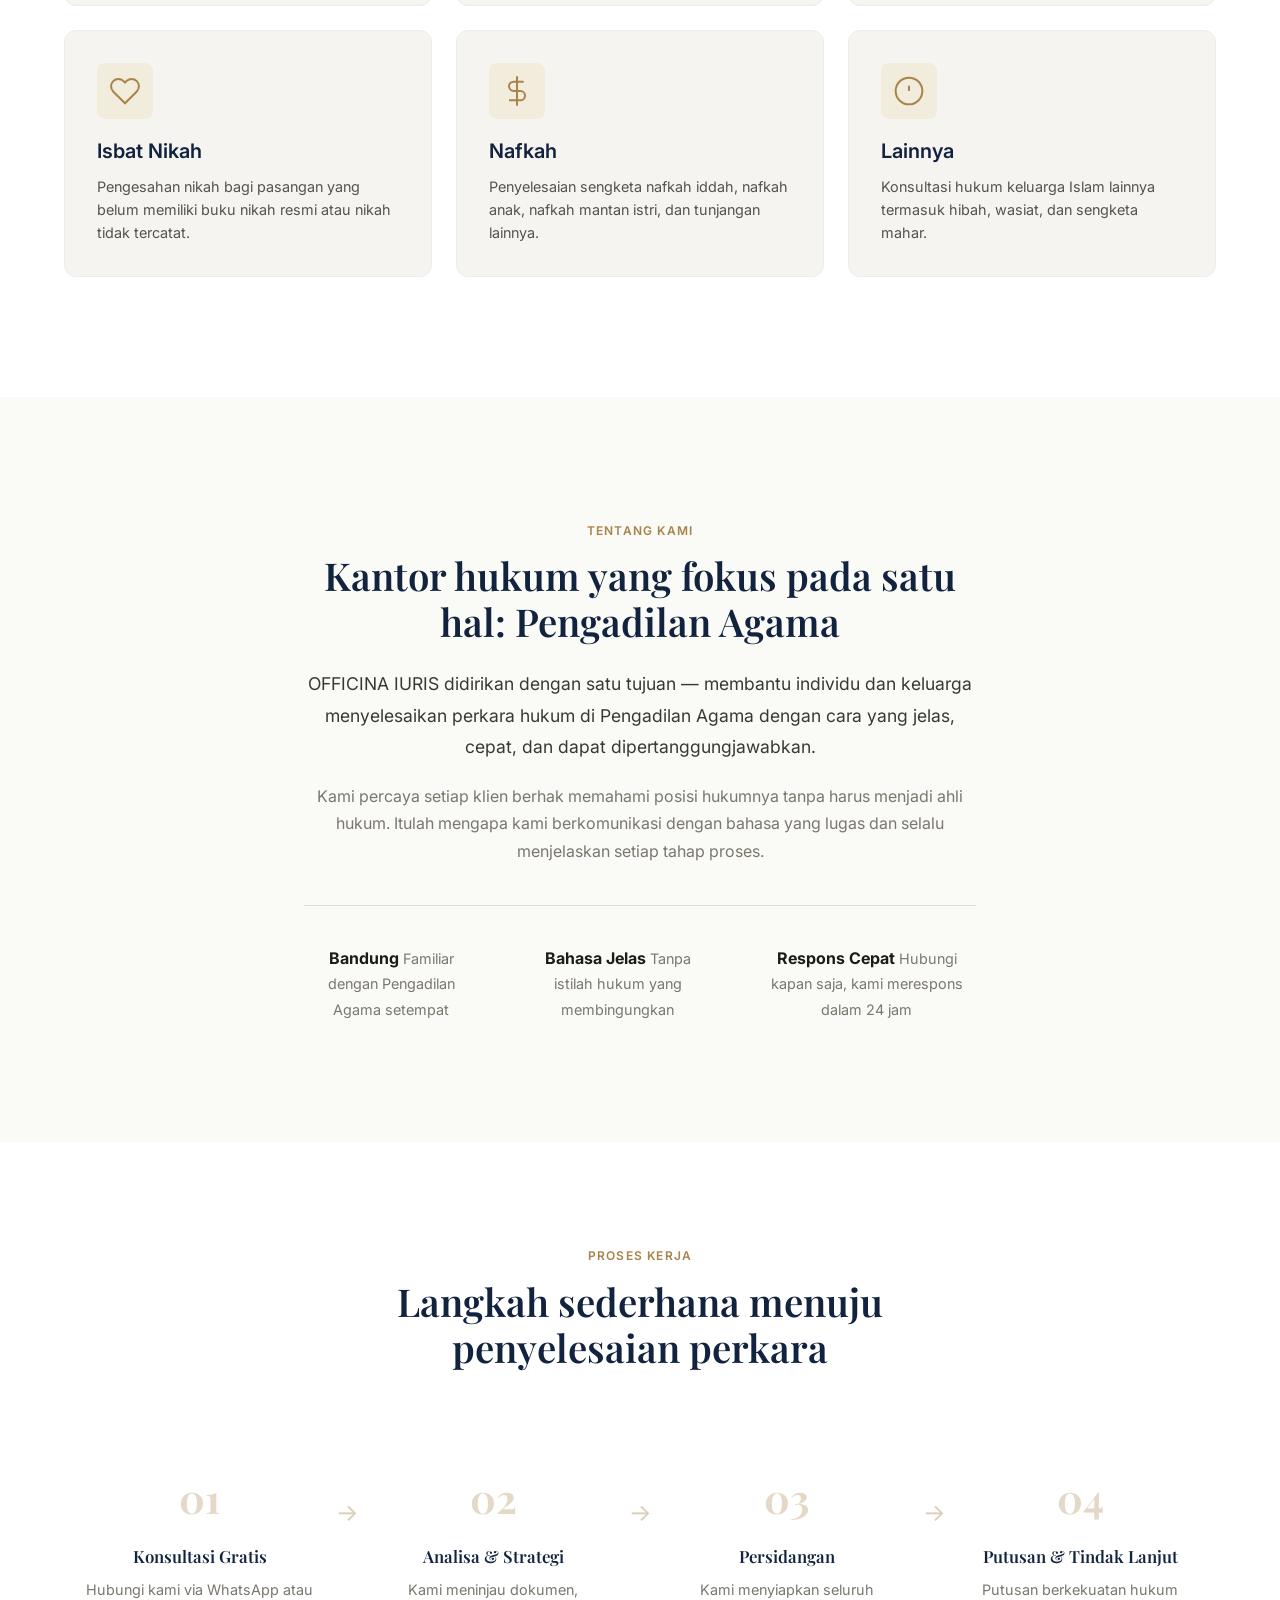
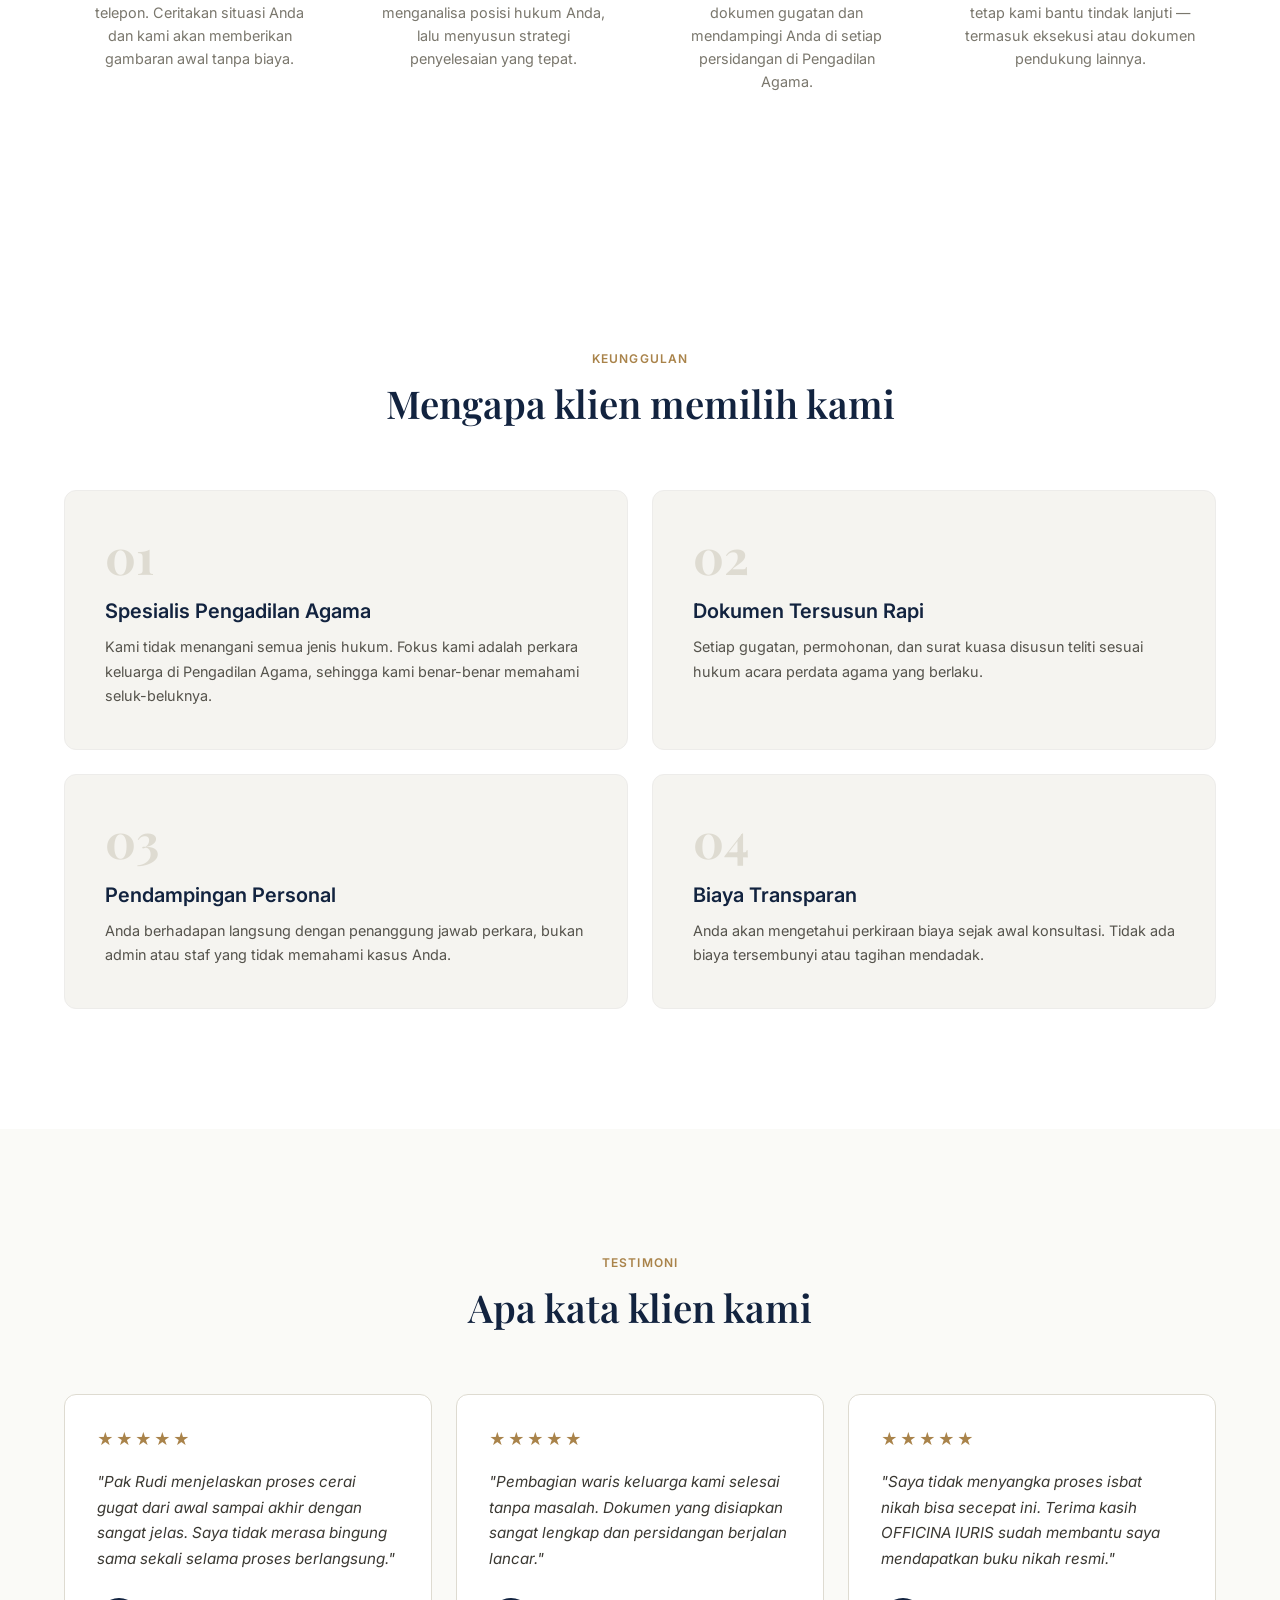
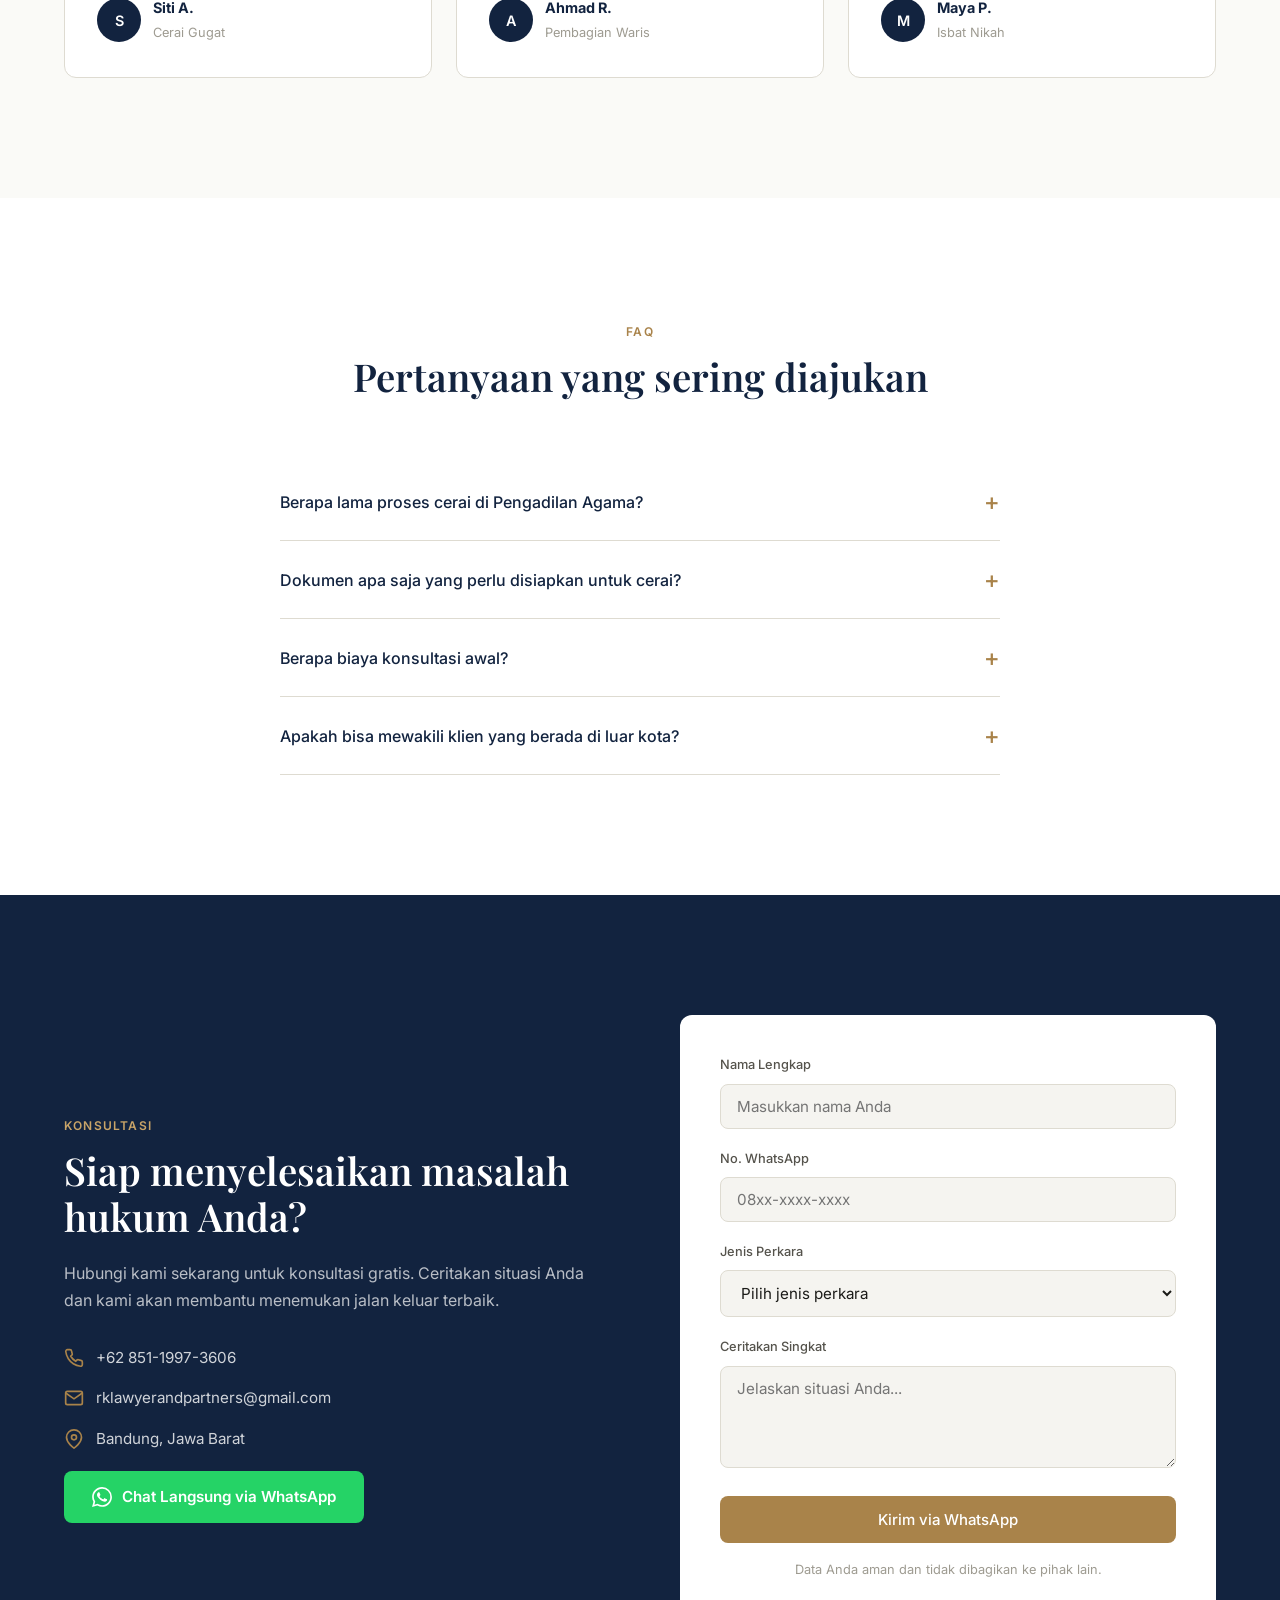
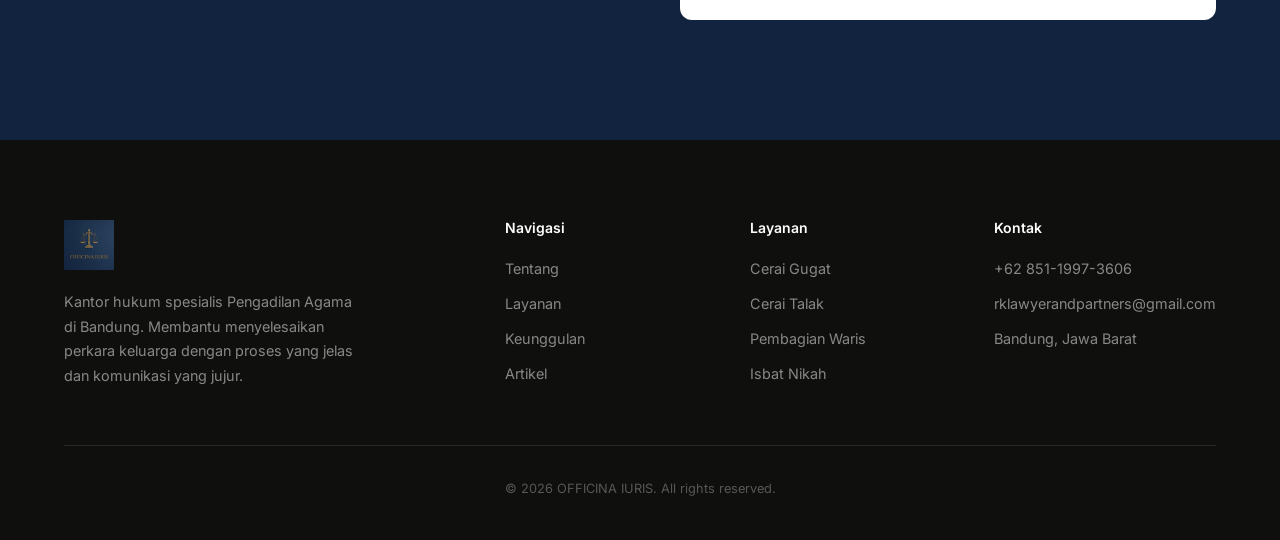
==== commit e05dd203: "Deploy OFFICINA IURIS" ====
--- a/index.html
+++ b/index.html
@@ -8,21 +8,21 @@
 <meta name="robots" content="index, follow">
 <meta name="author" content="OFFICINA IURIS">
 <meta name="google-site-verification" content="xKV2wVbsEiU-FIHTuWw6VNLdymQatwwqtccu1oYcPVI">
-<link rel="canonical" href="https://officinaiuris.com/">
+<link rel="canonical" href="https://officinaiuris.github.io/officinaiuris.com/">
 
 <!-- Open Graph / Facebook -->
 <meta property="og:type" content="website">
-<meta property="og:url" content="https://officinaiuris.com/">
+<meta property="og:url" content="https://officinaiuris.github.io/officinaiuris.com/">
 <meta property="og:title" content="OFFICINA IURIS — Pengacara Pengadilan Agama Bandung">
 <meta property="og:description" content="Kantor hukum spesialis Pengadilan Agama di Bandung. Menangani cerai gugat, cerai talak, waris, isbat nikah, dan nafkah. Konsultasi gratis.">
-<meta property="og:image" content="https://officinaiuris.com/Logo/Logo.png">
+<meta property="og:image" content="https://officinaiuris.github.io/officinaiuris.com/Logo/Logo.png">
 <meta property="og:locale" content="id_ID">
 
 <!-- Twitter -->
 <meta name="twitter:card" content="summary_large_image">
 <meta name="twitter:title" content="OFFICINA IURIS — Pengacara Pengadilan Agama Bandung">
 <meta name="twitter:description" content="Kantor hukum spesialis Pengadilan Agama di Bandung. Menangani cerai gugat, cerai talak, waris, isbat nikah, dan nafkah.">
-<meta name="twitter:image" content="https://officinaiuris.com/Logo/Logo.png">
+<meta name="twitter:image" content="https://officinaiuris.github.io/officinaiuris.com/Logo/Logo.png">
 
 <!-- Fonts -->
 <link rel="preconnect" href="https://fonts.googleapis.com">
@@ -39,8 +39,8 @@
   "@type": "LegalService",
   "name": "OFFICINA IURIS",
   "description": "Kantor hukum spesialis Pengadilan Agama di Bandung. Menangani cerai gugat, cerai talak, waris, isbat nikah, dan nafkah.",
-  "url": "https://officinaiuris.com",
-  "logo": "https://officinaiuris.com/Logo/Logo.png",
+  "url": "https://officinaiuris.github.io/officinaiuris.com",
+  "logo": "https://officinaiuris.github.io/officinaiuris.com/Logo/Logo.png",
   "telephone": "+6285119973606",
   "email": "rklawyerandpartners@gmail.com",
   "address": {
